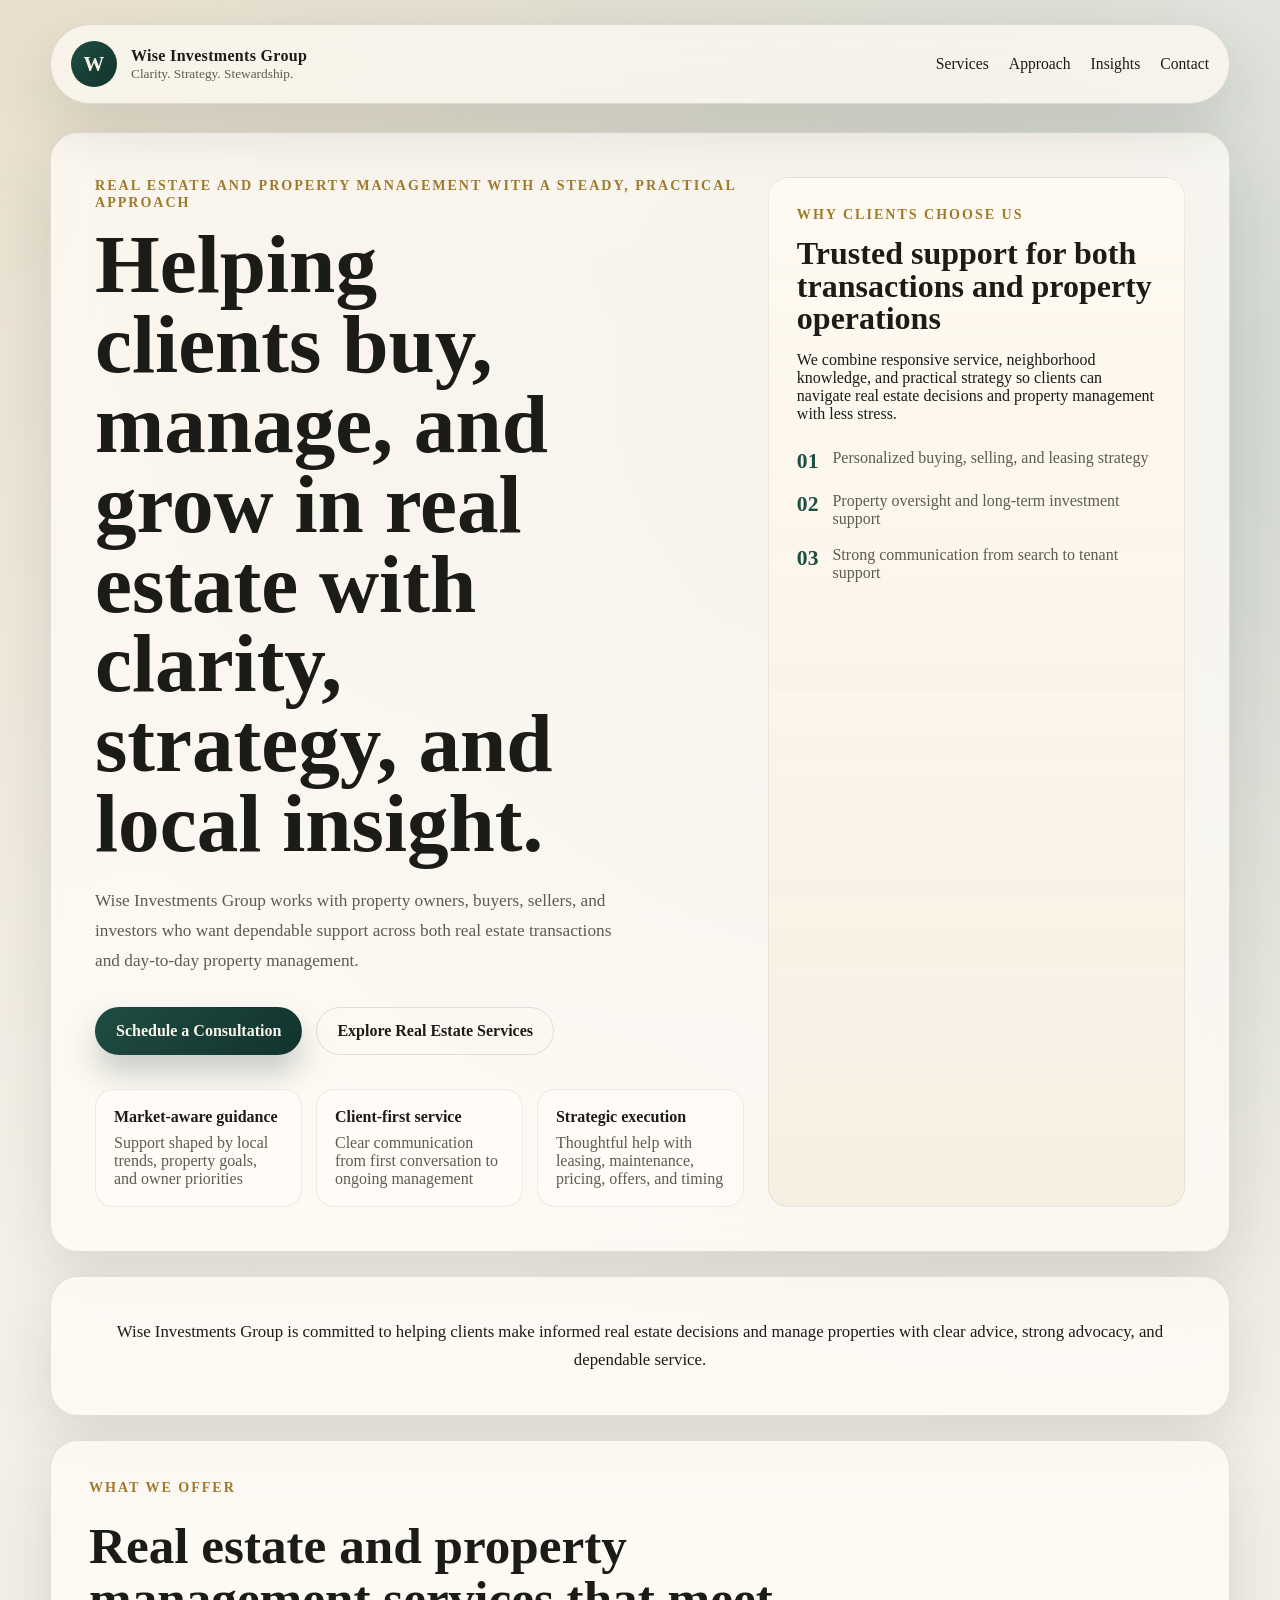
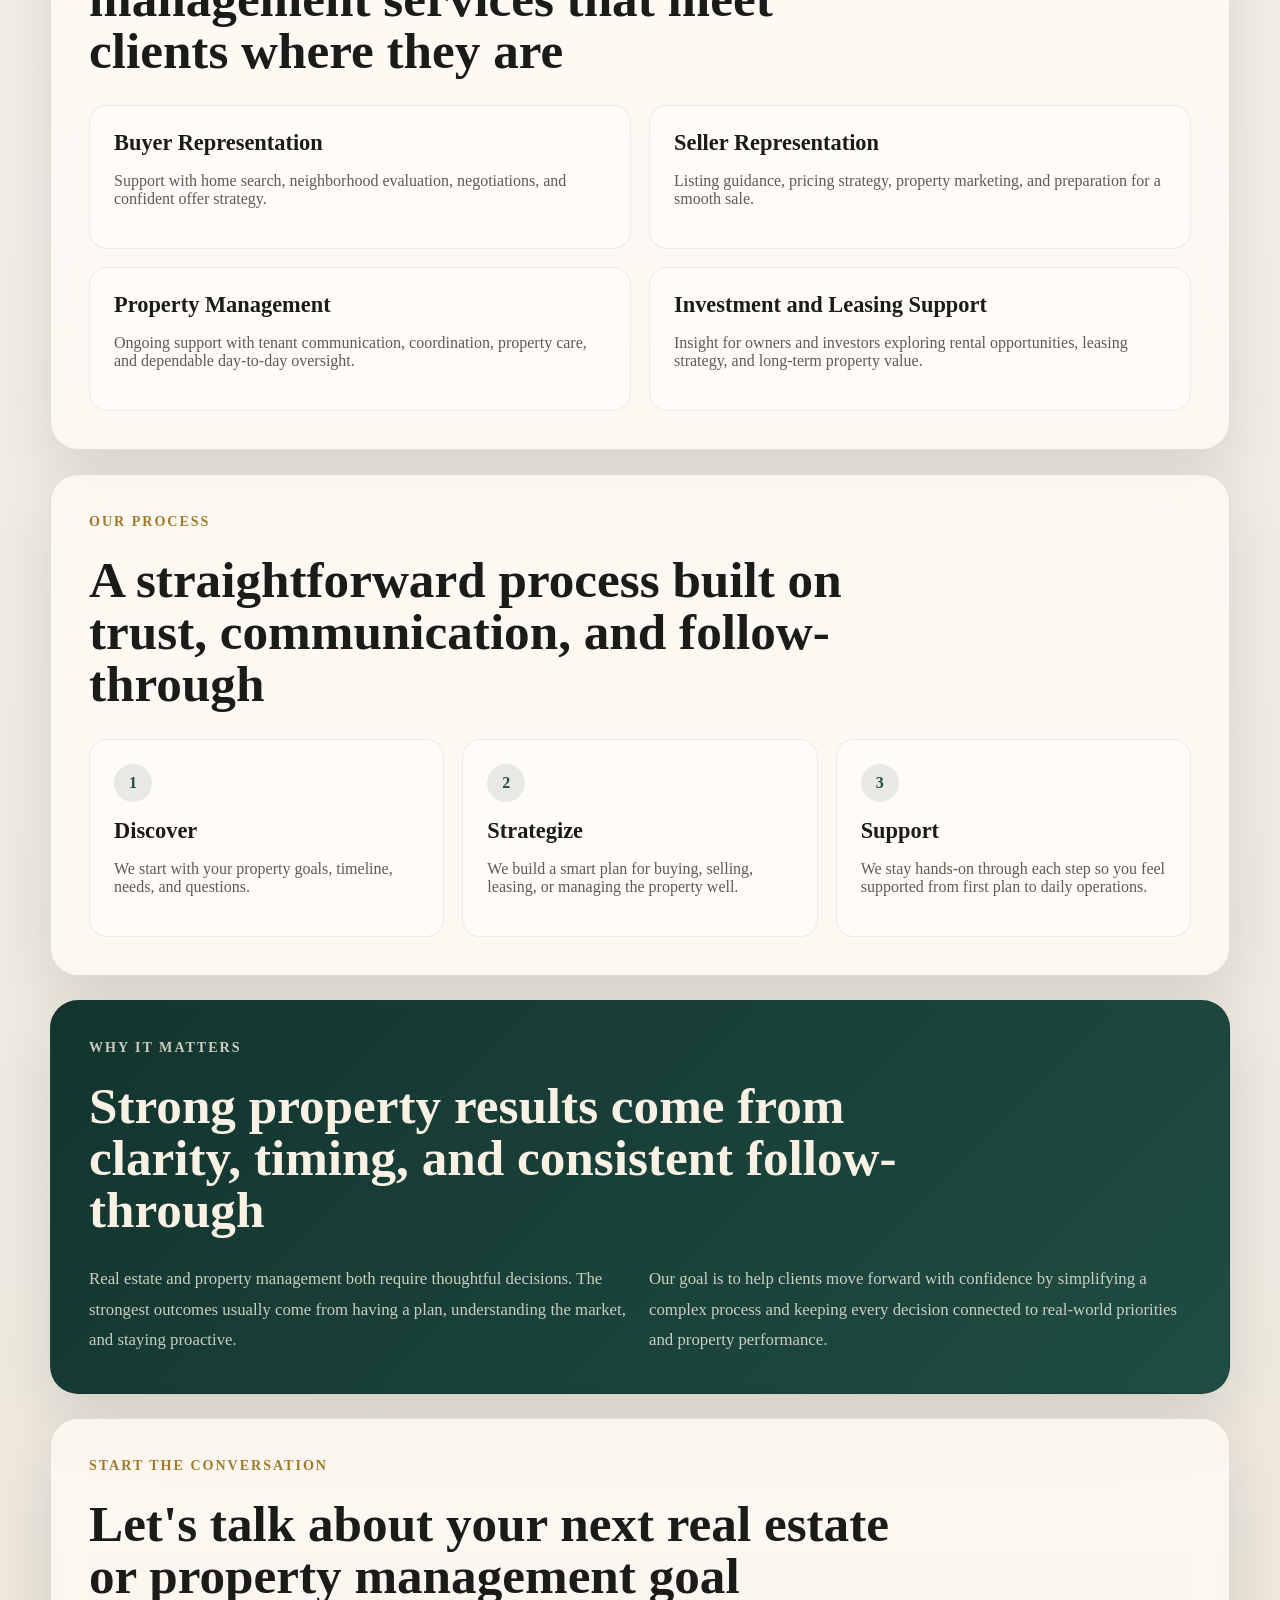
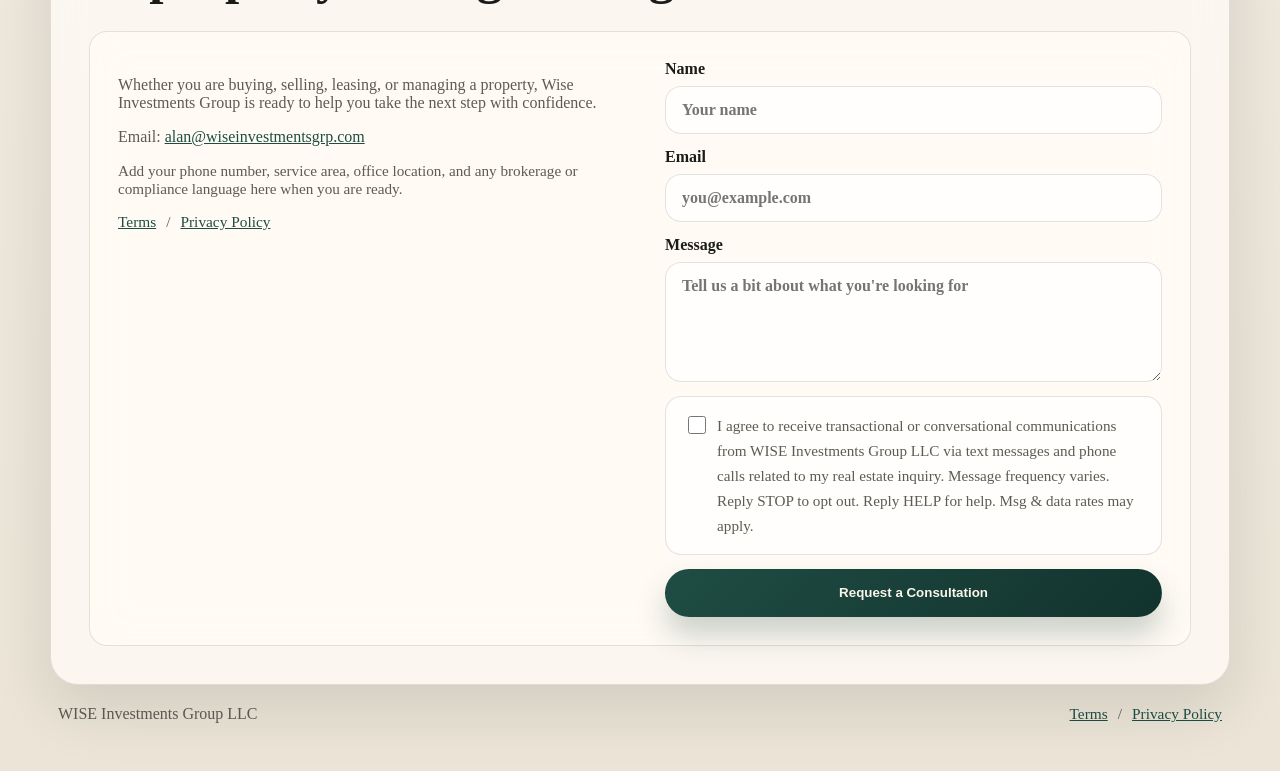
==== index.html @ 2aa7b467 "Add files via upload" ====
<!DOCTYPE html>
<html lang="en">
  <head>
    <meta charset="UTF-8" />
    <meta name="viewport" content="width=device-width, initial-scale=1.0" />
    <title>Wise Investments Group</title>
    <meta
      name="description"
      content="Wise Investments Group helps clients with real estate and property management through clear guidance, local insight, and dependable service."
    />
    <link rel="stylesheet" href="styles.css" />
  </head>
  <body>
    <div class="page-shell">
      <header class="site-header">
        <a class="brand" href="#top" aria-label="Wise Investments Group home">
          <span class="brand-mark">W</span>
          <span class="brand-text">
            <strong>Wise Investments Group</strong>
            <small>Clarity. Strategy. Stewardship.</small>
          </span>
        </a>
        <button class="menu-toggle" type="button" aria-expanded="false" aria-controls="site-nav">
          Menu
        </button>
        <nav id="site-nav" class="site-nav" aria-label="Primary">
          <a href="#services">Services</a>
          <a href="#approach">Approach</a>
          <a href="#insights">Insights</a>
          <a href="#contact">Contact</a>
        </nav>
      </header>

      <main id="top">
        <section class="hero">
          <div class="hero-copy">
            <p class="eyebrow">Real estate and property management with a steady, practical approach</p>
            <h1>Helping clients buy, manage, and grow in real estate with clarity, strategy, and local insight.</h1>
            <p class="lead">
              Wise Investments Group works with property owners, buyers, sellers, and investors
              who want dependable support across both real estate transactions and day-to-day
              property management.
            </p>
            <div class="hero-actions">
              <a class="button button-primary" href="#contact">Schedule a Consultation</a>
              <a class="button button-secondary" href="#services">Explore Real Estate Services</a>
            </div>
            <ul class="hero-stats" aria-label="Key advantages">
              <li>
                <strong>Market-aware guidance</strong>
                <span>Support shaped by local trends, property goals, and owner priorities</span>
              </li>
              <li>
                <strong>Client-first service</strong>
                <span>Clear communication from first conversation to ongoing management</span>
              </li>
              <li>
                <strong>Strategic execution</strong>
                <span>Thoughtful help with leasing, maintenance, pricing, offers, and timing</span>
              </li>
            </ul>
          </div>

          <aside class="hero-card">
            <p class="card-label">Why clients choose us</p>
            <h2>Trusted support for both transactions and property operations</h2>
            <p>
              We combine responsive service, neighborhood knowledge, and practical strategy so
              clients can navigate real estate decisions and property management with less stress.
            </p>
            <div class="signal-list">
              <div>
                <span class="signal-value">01</span>
                <span class="signal-text">Personalized buying, selling, and leasing strategy</span>
              </div>
              <div>
                <span class="signal-value">02</span>
                <span class="signal-text">Property oversight and long-term investment support</span>
              </div>
              <div>
                <span class="signal-value">03</span>
                <span class="signal-text">Strong communication from search to tenant support</span>
              </div>
            </div>
          </aside>
        </section>

        <section class="trust-band" aria-label="Brand promise">
          <p>
            Wise Investments Group is committed to helping clients make informed real estate
            decisions and manage properties with clear advice, strong advocacy, and dependable service.
          </p>
        </section>

        <section id="services" class="content-section">
          <div class="section-heading">
            <p class="eyebrow">What we offer</p>
            <h2>Real estate and property management services that meet clients where they are</h2>
          </div>
          <div class="card-grid">
            <article class="info-card">
              <h3>Buyer Representation</h3>
              <p>
                Support with home search, neighborhood evaluation, negotiations, and confident
                offer strategy.
              </p>
            </article>
            <article class="info-card">
              <h3>Seller Representation</h3>
              <p>
                Listing guidance, pricing strategy, property marketing, and preparation for a
                smooth sale.
              </p>
            </article>
            <article class="info-card">
              <h3>Property Management</h3>
              <p>
                Ongoing support with tenant communication, coordination, property care, and
                dependable day-to-day oversight.
              </p>
            </article>
            <article class="info-card">
              <h3>Investment and Leasing Support</h3>
              <p>
                Insight for owners and investors exploring rental opportunities, leasing
                strategy, and long-term property value.
              </p>
            </article>
          </div>
        </section>

        <section id="approach" class="content-section split-layout">
          <div class="section-heading">
            <p class="eyebrow">Our process</p>
            <h2>A straightforward process built on trust, communication, and follow-through</h2>
          </div>
          <div class="steps">
            <article class="step-card">
              <span>1</span>
              <h3>Discover</h3>
              <p>We start with your property goals, timeline, needs, and questions.</p>
            </article>
            <article class="step-card">
              <span>2</span>
              <h3>Strategize</h3>
              <p>We build a smart plan for buying, selling, leasing, or managing the property well.</p>
            </article>
            <article class="step-card">
              <span>3</span>
              <h3>Support</h3>
              <p>We stay hands-on through each step so you feel supported from first plan to daily operations.</p>
            </article>
          </div>
        </section>

        <section id="insights" class="content-section insight-panel">
          <div class="section-heading">
            <p class="eyebrow">Why it matters</p>
            <h2>Strong property results come from clarity, timing, and consistent follow-through</h2>
          </div>
          <div class="insight-columns">
            <p>
              Real estate and property management both require thoughtful decisions. The strongest
              outcomes usually come from having a plan, understanding the market, and staying proactive.
            </p>
            <p>
              Our goal is to help clients move forward with confidence by simplifying a complex
              process and keeping every decision connected to real-world priorities and property performance.
            </p>
          </div>
        </section>

        <section id="contact" class="content-section contact-section">
          <div class="section-heading">
            <p class="eyebrow">Start the conversation</p>
            <h2>Let's talk about your next real estate or property management goal</h2>
          </div>
          <div class="contact-panel">
            <div class="contact-copy">
              <p>
                Whether you are buying, selling, leasing, or managing a property, Wise Investments
                Group is ready to help you take the next step with confidence.
              </p>
              <p>
                Email:
                <a href="mailto:alan@wiseinvestmentsgrp.com">alan@wiseinvestmentsgrp.com</a>
              </p>
              <p class="contact-note">
                Add your phone number, service area, office location, and any brokerage or
                compliance language here when you are ready.
              </p>
              <p class="legal-links">
                <a href="/terms">Terms</a>
                <span aria-hidden="true">/</span>
                <a href="/privacy-policy">Privacy Policy</a>
              </p>
            </div>
            <form
              class="contact-form"
              method="POST"
              action="/thank-you.html"
              name="contact"
              data-netlify="true"
              netlify-honeypot="bot-field"
            >
              <input type="hidden" name="form-name" value="contact" />
              <p class="hidden-field">
                <label>
                  Do not fill this out if you're human:
                  <input name="bot-field" />
                </label>
              </p>
              <label>
                Name
                <input type="text" name="name" placeholder="Your name" />
              </label>
              <label>
                Email
                <input type="email" name="email" placeholder="you@example.com" />
              </label>
              <label>
                Message
                <textarea name="message" rows="5" placeholder="Tell us a bit about what you're looking for"></textarea>
              </label>
              <label class="consent-field">
                <input type="checkbox" name="consent" value="agreed" />
                <span class="consent-copy">
                  I agree to receive transactional or conversational communications from WISE
                  Investments Group LLC via text messages and phone calls related to my real
                  estate inquiry. Message frequency varies. Reply STOP to opt out. Reply HELP
                  for help. Msg &amp; data rates may apply.
                </span>
              </label>
              <button class="button button-primary" type="submit">Request a Consultation</button>
            </form>
          </div>
        </section>
      </main>

      <footer class="site-footer">
        <p>WISE Investments Group LLC</p>
        <p class="legal-links">
          <a href="/terms">Terms</a>
          <span aria-hidden="true">/</span>
          <a href="/privacy-policy">Privacy Policy</a>
        </p>
      </footer>
    </div>

    <script src="script.js"></script>
  </body>
</html>
---- styles.css ----
:root {
  --bg: #f3efe7;
  --bg-strong: #e4dccb;
  --surface: rgba(255, 252, 246, 0.78);
  --surface-strong: #fffdf8;
  --ink: #1b1b18;
  --muted: #5d5b52;
  --line: rgba(35, 34, 29, 0.12);
  --gold: #9f7a2b;
  --forest: #1f4d43;
  --forest-deep: #12332d;
  --shadow: 0 24px 60px rgba(28, 34, 27, 0.12);
  --radius-lg: 28px;
  --radius-md: 18px;
  --container: 1180px;
}

* {
  box-sizing: border-box;
}

html {
  scroll-behavior: smooth;
}

body {
  margin: 0;
  color: var(--ink);
  background:
    radial-gradient(circle at top left, rgba(159, 122, 43, 0.18), transparent 30%),
    radial-gradient(circle at 85% 10%, rgba(31, 77, 67, 0.18), transparent 28%),
    linear-gradient(180deg, #f8f5ef 0%, var(--bg) 42%, #ebe4d7 100%);
  font-family: Georgia, "Times New Roman", serif;
}

body::before {
  position: fixed;
  inset: 0;
  pointer-events: none;
  background-image:
    linear-gradient(rgba(255, 255, 255, 0.08) 1px, transparent 1px),
    linear-gradient(90deg, rgba(255, 255, 255, 0.08) 1px, transparent 1px);
  background-size: 42px 42px;
  content: "";
  mask-image: linear-gradient(180deg, rgba(0, 0, 0, 0.2), transparent 75%);
}

.page-shell {
  width: min(calc(100% - 32px), var(--container));
  margin: 0 auto;
  padding: 24px 0 48px;
}

.site-header,
.hero,
.trust-band,
.content-section,
.contact-panel {
  backdrop-filter: blur(18px);
}

.site-header {
  position: sticky;
  top: 16px;
  z-index: 10;
  display: flex;
  align-items: center;
  justify-content: space-between;
  gap: 16px;
  margin-bottom: 28px;
  padding: 16px 20px;
  border: 1px solid var(--line);
  border-radius: 999px;
  background: rgba(255, 251, 244, 0.72);
  box-shadow: var(--shadow);
}

.brand {
  display: inline-flex;
  align-items: center;
  gap: 14px;
  color: inherit;
  text-decoration: none;
}

.brand-mark {
  display: grid;
  place-items: center;
  width: 46px;
  height: 46px;
  border-radius: 50%;
  background: linear-gradient(135deg, var(--forest), var(--forest-deep));
  color: #f8f3e8;
  font-size: 1.3rem;
  font-weight: 700;
}

.brand-text {
  display: flex;
  flex-direction: column;
  line-height: 1.15;
}

.brand-text strong {
  font-size: 1rem;
  letter-spacing: 0.02em;
}

.brand-text small,
.lead,
.info-card p,
.step-card p,
.insight-columns p,
.contact-panel p,
.contact-note,
.hero-stats span,
.signal-text {
  color: var(--muted);
}

.site-nav {
  display: flex;
  align-items: center;
  gap: 20px;
}

.site-nav a {
  color: inherit;
  text-decoration: none;
  font-size: 0.98rem;
}

.menu-toggle {
  display: none;
  border: 1px solid var(--line);
  border-radius: 999px;
  padding: 10px 14px;
  background: var(--surface-strong);
  font: inherit;
  cursor: pointer;
}

.hero,
.content-section,
.trust-band {
  border: 1px solid var(--line);
  border-radius: var(--radius-lg);
  background: var(--surface);
  box-shadow: var(--shadow);
}

.hero {
  display: grid;
  grid-template-columns: minmax(0, 1.4fr) minmax(280px, 0.9fr);
  gap: 24px;
  padding: 44px;
}

.eyebrow,
.card-label {
  margin: 0 0 14px;
  color: var(--gold);
  font-size: 0.88rem;
  font-weight: 700;
  letter-spacing: 0.14em;
  text-transform: uppercase;
}

h1,
h2,
h3,
strong {
  font-family: "Palatino Linotype", "Book Antiqua", Palatino, serif;
}

h1 {
  margin: 0;
  font-size: clamp(2.8rem, 7vw, 5.2rem);
  line-height: 0.96;
  max-width: 11ch;
}

h2 {
  margin: 0;
  font-size: clamp(2rem, 4vw, 3.2rem);
  line-height: 1.02;
}

h3 {
  margin: 0 0 10px;
  font-size: 1.4rem;
}

.lead {
  max-width: 62ch;
  margin: 22px 0 0;
  font-size: 1.08rem;
  line-height: 1.75;
}

.hero-actions {
  display: flex;
  flex-wrap: wrap;
  gap: 14px;
  margin-top: 30px;
}

.button {
  display: inline-flex;
  align-items: center;
  justify-content: center;
  min-height: 48px;
  padding: 0 20px;
  border-radius: 999px;
  border: 1px solid transparent;
  text-decoration: none;
  font-weight: 700;
  cursor: pointer;
  transition: transform 180ms ease, box-shadow 180ms ease, background 180ms ease;
}

.button:hover,
.button:focus-visible {
  transform: translateY(-1px);
}

.button-primary {
  background: linear-gradient(135deg, var(--forest), var(--forest-deep));
  color: #f9f5eb;
  box-shadow: 0 18px 30px rgba(18, 51, 45, 0.22);
}

.button-secondary {
  background: transparent;
  border-color: var(--line);
  color: var(--ink);
}

.hero-stats {
  display: grid;
  grid-template-columns: repeat(3, minmax(0, 1fr));
  gap: 14px;
  padding: 0;
  margin: 34px 0 0;
  list-style: none;
}

.hero-stats li,
.info-card,
.step-card,
.hero-card {
  border: 1px solid rgba(24, 40, 36, 0.08);
  background: rgba(255, 253, 248, 0.74);
}

.hero-stats li {
  display: grid;
  gap: 8px;
  padding: 18px;
  border-radius: var(--radius-md);
}

.hero-card {
  align-self: stretch;
  padding: 28px;
  border-radius: calc(var(--radius-lg) - 8px);
  background:
    linear-gradient(180deg, rgba(255, 250, 241, 0.98), rgba(246, 238, 224, 0.92));
}

.hero-card h2 {
  font-size: 2rem;
}

.signal-list {
  display: grid;
  gap: 18px;
  margin-top: 26px;
}

.signal-list div {
  display: flex;
  gap: 14px;
  align-items: flex-start;
}

.signal-value {
  color: var(--forest);
  font-size: 1.35rem;
  font-weight: 700;
}

.trust-band {
  margin-top: 24px;
  padding: 24px 30px;
  text-align: center;
  font-size: 1.05rem;
  line-height: 1.7;
}

.content-section {
  margin-top: 24px;
  padding: 38px;
}

.section-heading {
  display: grid;
  gap: 10px;
  margin-bottom: 28px;
  max-width: 820px;
}

.card-grid,
.steps,
.insight-columns,
.contact-panel {
  display: grid;
  gap: 18px;
}

.card-grid {
  grid-template-columns: repeat(2, minmax(0, 1fr));
}

.info-card,
.step-card {
  padding: 24px;
  border-radius: var(--radius-md);
}

.steps {
  grid-template-columns: repeat(3, minmax(0, 1fr));
}

.step-card span {
  display: inline-flex;
  align-items: center;
  justify-content: center;
  width: 38px;
  height: 38px;
  margin-bottom: 16px;
  border-radius: 50%;
  background: rgba(31, 77, 67, 0.1);
  color: var(--forest);
  font-weight: 700;
}

.insight-panel {
  background:
    linear-gradient(135deg, rgba(18, 51, 45, 0.94), rgba(31, 77, 67, 0.86)),
    var(--forest);
  color: #f8f1e4;
}

.insight-panel .eyebrow,
.insight-panel p {
  color: rgba(248, 241, 228, 0.8);
}

.insight-columns {
  grid-template-columns: repeat(2, minmax(0, 1fr));
}

.insight-columns p {
  margin: 0;
  font-size: 1.05rem;
  line-height: 1.8;
}

.contact-panel {
  grid-template-columns: minmax(0, 1fr) minmax(280px, 0.95fr);
  align-items: start;
  gap: 24px;
  padding: 28px;
  border: 1px solid var(--line);
  border-radius: var(--radius-md);
  background: rgba(255, 251, 244, 0.78);
}

.contact-form {
  display: grid;
  gap: 14px;
}

.contact-copy a,
.legal-links a,
.back-link {
  color: var(--forest);
}

.contact-form label {
  display: grid;
  gap: 8px;
  font-weight: 700;
}

.contact-form input,
.contact-form textarea {
  width: 100%;
  border: 1px solid rgba(27, 27, 24, 0.12);
  border-radius: 16px;
  padding: 14px 16px;
  background: rgba(255, 255, 255, 0.8);
  color: var(--ink);
  font: inherit;
}

.contact-form input:focus,
.contact-form textarea:focus {
  outline: 2px solid rgba(31, 77, 67, 0.18);
  border-color: rgba(31, 77, 67, 0.34);
}

.contact-note {
  font-size: 0.95rem;
}

.legal-links {
  display: flex;
  flex-wrap: wrap;
  gap: 10px;
  align-items: center;
  margin: 0;
  font-size: 0.96rem;
}

.consent-field {
  grid-template-columns: auto 1fr;
  align-items: start;
  gap: 12px;
  padding: 16px 18px;
  border: 1px solid rgba(27, 27, 24, 0.12);
  border-radius: 16px;
  background: rgba(255, 255, 255, 0.72);
}

.consent-field input[type="checkbox"] {
  width: 18px;
  height: 18px;
  margin-top: 3px;
}

.consent-copy {
  color: var(--muted);
  font-size: 0.95rem;
  line-height: 1.65;
  font-weight: 400;
}

.hidden-field {
  display: none;
}

.site-footer {
  display: flex;
  justify-content: space-between;
  gap: 18px;
  align-items: center;
  padding: 20px 8px 0;
}

.site-footer p {
  margin: 0;
  color: var(--muted);
}

.legal-shell {
  display: grid;
  gap: 24px;
}

.back-link {
  text-decoration: none;
  font-weight: 700;
}

.legal-block {
  display: grid;
  gap: 18px;
  line-height: 1.75;
}

.legal-block h3 {
  margin: 0;
}

.legal-block p {
  margin: 0;
  color: var(--muted);
}

.reveal {
  opacity: 0;
  transform: translateY(20px);
  transition: opacity 700ms ease, transform 700ms ease;
}

.reveal.is-visible {
  opacity: 1;
  transform: translateY(0);
}

@media (max-width: 920px) {
  .site-header {
    flex-wrap: wrap;
    border-radius: 28px;
  }

  .menu-toggle {
    display: inline-flex;
    margin-left: auto;
  }

  .site-nav {
    display: none;
    width: 100%;
    flex-direction: column;
    align-items: flex-start;
    padding-top: 12px;
  }

  .site-nav.is-open {
    display: flex;
  }

  .hero,
  .card-grid,
  .steps,
  .insight-columns,
  .contact-panel {
    grid-template-columns: 1fr;
  }

  .site-footer {
    flex-direction: column;
    align-items: flex-start;
  }

  .hero {
    padding: 30px;
  }

  .hero-stats {
    grid-template-columns: 1fr;
  }
}

@media (max-width: 640px) {
  .page-shell {
    width: min(calc(100% - 18px), var(--container));
    padding-top: 12px;
  }

  .site-header,
  .content-section,
  .trust-band {
    padding-left: 18px;
    padding-right: 18px;
  }

  .hero {
    padding: 22px;
  }

  h1 {
    font-size: 2.65rem;
  }

  h2 {
    font-size: 1.9rem;
  }
}
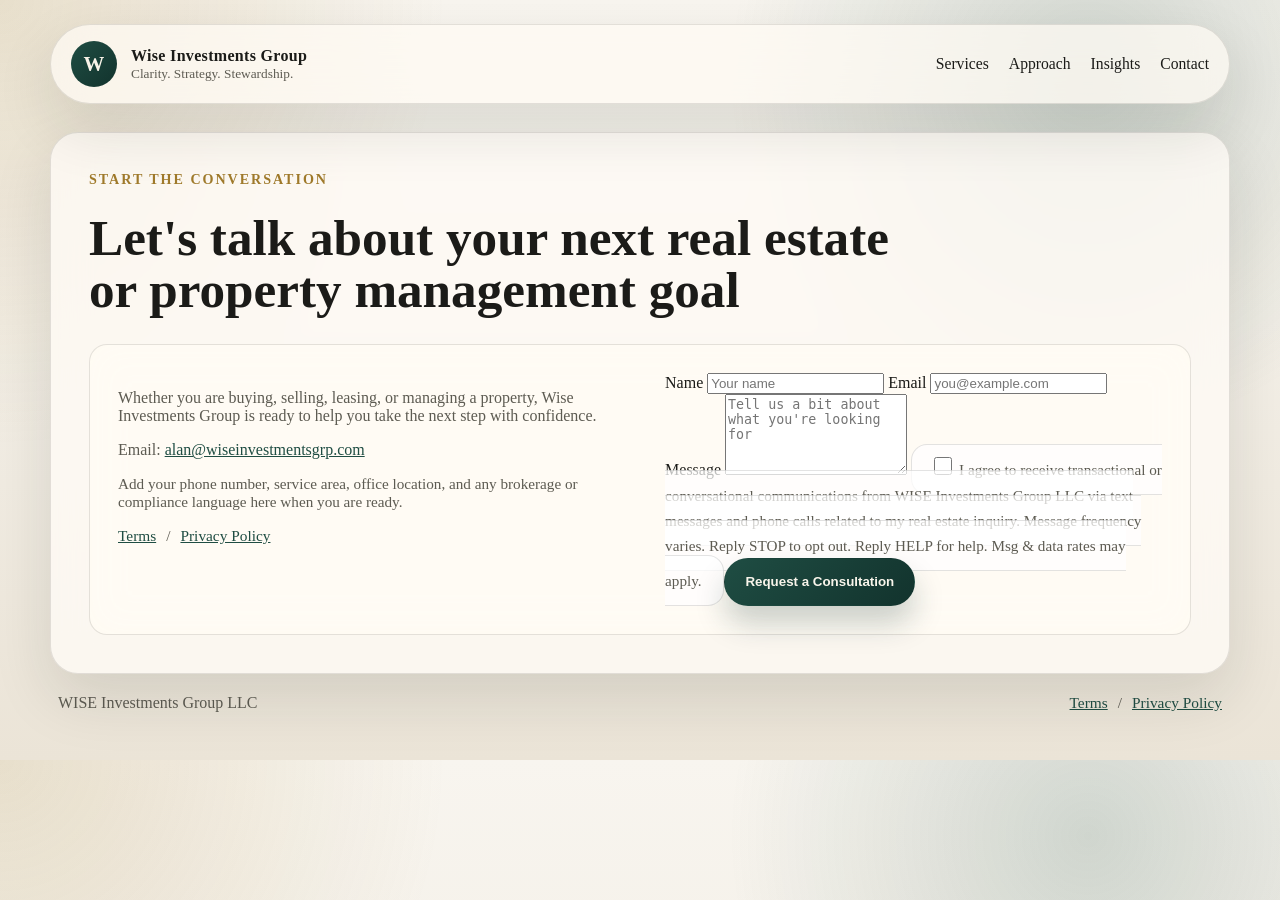
==== commit 85ae93a4: "Update index.html" ====
--- a/index.html
+++ b/index.html
@@ -32,143 +32,7 @@
       </header>
 
       <main id="top">
-        <section class="hero">
-          <div class="hero-copy">
-            <p class="eyebrow">Real estate and property management with a steady, practical approach</p>
-            <h1>Helping clients buy, manage, and grow in real estate with clarity, strategy, and local insight.</h1>
-            <p class="lead">
-              Wise Investments Group works with property owners, buyers, sellers, and investors
-              who want dependable support across both real estate transactions and day-to-day
-              property management.
-            </p>
-            <div class="hero-actions">
-              <a class="button button-primary" href="#contact">Schedule a Consultation</a>
-              <a class="button button-secondary" href="#services">Explore Real Estate Services</a>
-            </div>
-            <ul class="hero-stats" aria-label="Key advantages">
-              <li>
-                <strong>Market-aware guidance</strong>
-                <span>Support shaped by local trends, property goals, and owner priorities</span>
-              </li>
-              <li>
-                <strong>Client-first service</strong>
-                <span>Clear communication from first conversation to ongoing management</span>
-              </li>
-              <li>
-                <strong>Strategic execution</strong>
-                <span>Thoughtful help with leasing, maintenance, pricing, offers, and timing</span>
-              </li>
-            </ul>
-          </div>
-
-          <aside class="hero-card">
-            <p class="card-label">Why clients choose us</p>
-            <h2>Trusted support for both transactions and property operations</h2>
-            <p>
-              We combine responsive service, neighborhood knowledge, and practical strategy so
-              clients can navigate real estate decisions and property management with less stress.
-            </p>
-            <div class="signal-list">
-              <div>
-                <span class="signal-value">01</span>
-                <span class="signal-text">Personalized buying, selling, and leasing strategy</span>
-              </div>
-              <div>
-                <span class="signal-value">02</span>
-                <span class="signal-text">Property oversight and long-term investment support</span>
-              </div>
-              <div>
-                <span class="signal-value">03</span>
-                <span class="signal-text">Strong communication from search to tenant support</span>
-              </div>
-            </div>
-          </aside>
-        </section>
-
-        <section class="trust-band" aria-label="Brand promise">
-          <p>
-            Wise Investments Group is committed to helping clients make informed real estate
-            decisions and manage properties with clear advice, strong advocacy, and dependable service.
-          </p>
-        </section>
-
-        <section id="services" class="content-section">
-          <div class="section-heading">
-            <p class="eyebrow">What we offer</p>
-            <h2>Real estate and property management services that meet clients where they are</h2>
-          </div>
-          <div class="card-grid">
-            <article class="info-card">
-              <h3>Buyer Representation</h3>
-              <p>
-                Support with home search, neighborhood evaluation, negotiations, and confident
-                offer strategy.
-              </p>
-            </article>
-            <article class="info-card">
-              <h3>Seller Representation</h3>
-              <p>
-                Listing guidance, pricing strategy, property marketing, and preparation for a
-                smooth sale.
-              </p>
-            </article>
-            <article class="info-card">
-              <h3>Property Management</h3>
-              <p>
-                Ongoing support with tenant communication, coordination, property care, and
-                dependable day-to-day oversight.
-              </p>
-            </article>
-            <article class="info-card">
-              <h3>Investment and Leasing Support</h3>
-              <p>
-                Insight for owners and investors exploring rental opportunities, leasing
-                strategy, and long-term property value.
-              </p>
-            </article>
-          </div>
-        </section>
-
-        <section id="approach" class="content-section split-layout">
-          <div class="section-heading">
-            <p class="eyebrow">Our process</p>
-            <h2>A straightforward process built on trust, communication, and follow-through</h2>
-          </div>
-          <div class="steps">
-            <article class="step-card">
-              <span>1</span>
-              <h3>Discover</h3>
-              <p>We start with your property goals, timeline, needs, and questions.</p>
-            </article>
-            <article class="step-card">
-              <span>2</span>
-              <h3>Strategize</h3>
-              <p>We build a smart plan for buying, selling, leasing, or managing the property well.</p>
-            </article>
-            <article class="step-card">
-              <span>3</span>
-              <h3>Support</h3>
-              <p>We stay hands-on through each step so you feel supported from first plan to daily operations.</p>
-            </article>
-          </div>
-        </section>
-
-        <section id="insights" class="content-section insight-panel">
-          <div class="section-heading">
-            <p class="eyebrow">Why it matters</p>
-            <h2>Strong property results come from clarity, timing, and consistent follow-through</h2>
-          </div>
-          <div class="insight-columns">
-            <p>
-              Real estate and property management both require thoughtful decisions. The strongest
-              outcomes usually come from having a plan, understanding the market, and staying proactive.
-            </p>
-            <p>
-              Our goal is to help clients move forward with confidence by simplifying a complex
-              process and keeping every decision connected to real-world priorities and property performance.
-            </p>
-          </div>
-        </section>
+        <!-- (everything above unchanged) -->
 
         <section id="contact" class="content-section contact-section">
           <div class="section-heading">
@@ -195,35 +59,38 @@
                 <a href="/privacy-policy">Privacy Policy</a>
               </p>
             </div>
-            <form
-              class="contact-form"
-              method="POST"
-              action="/thank-you.html"
-              name="contact"
-              data-netlify="true"
-              netlify-honeypot="bot-field"
-            >
-              <input type="hidden" name="form-name" value="contact" />
+
+            <!-- ✅ FIXED FORM -->
+            <form action="https://formspree.io/f/xvzlpqlo" method="POST">
+
+              <!-- redirect AFTER submit -->
+              <input type="hidden" name="_redirect" value="https://littlenutt.github.io/wiseinvestmentsgrp/thank-you/" />
+
+              <!-- spam protection -->
               <p class="hidden-field">
                 <label>
                   Do not fill this out if you're human:
                   <input name="bot-field" />
                 </label>
               </p>
+
               <label>
                 Name
-                <input type="text" name="name" placeholder="Your name" />
+                <input type="text" name="name" placeholder="Your name" required />
               </label>
+
               <label>
                 Email
-                <input type="email" name="email" placeholder="you@example.com" />
+                <input type="email" name="email" placeholder="you@example.com" required />
               </label>
+
               <label>
                 Message
-                <textarea name="message" rows="5" placeholder="Tell us a bit about what you're looking for"></textarea>
+                <textarea name="message" rows="5" placeholder="Tell us a bit about what you're looking for" required></textarea>
               </label>
+
               <label class="consent-field">
-                <input type="checkbox" name="consent" value="agreed" />
+                <input type="checkbox" name="consent" value="agreed" required />
                 <span class="consent-copy">
                   I agree to receive transactional or conversational communications from WISE
                   Investments Group LLC via text messages and phone calls related to my real
@@ -231,8 +98,13 @@
                   for help. Msg &amp; data rates may apply.
                 </span>
               </label>
-              <button class="button button-primary" type="submit">Request a Consultation</button>
+
+              <button class="button button-primary" type="submit">
+                Request a Consultation
+              </button>
+
             </form>
+
           </div>
         </section>
       </main>
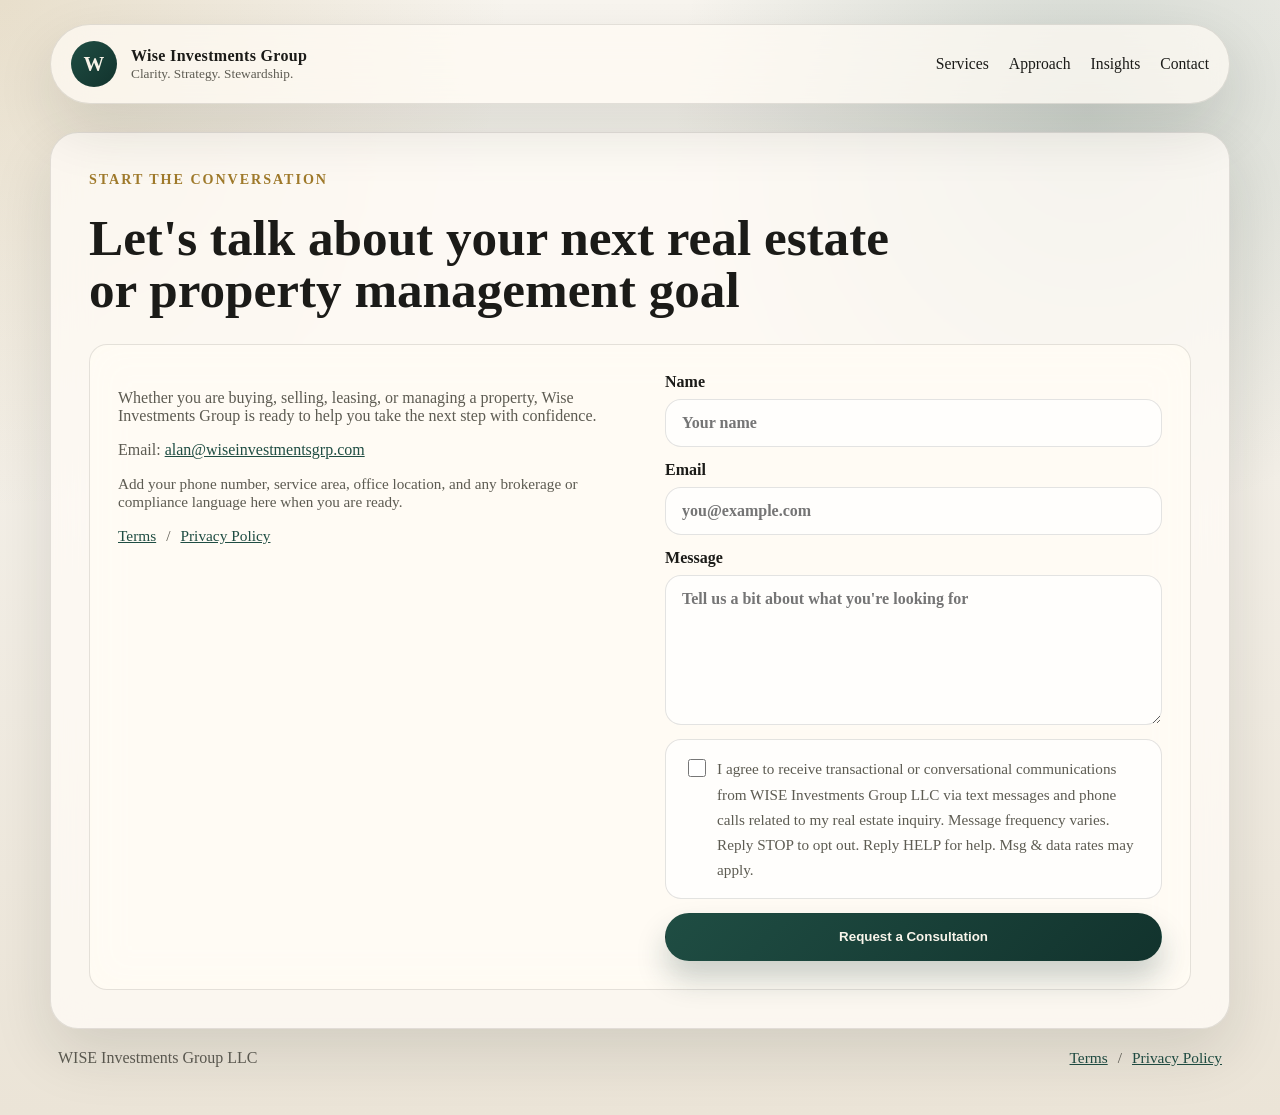
==== commit 2cc5906c: "fix contact form layout fix contact form layout" ====
--- a/index.html
+++ b/index.html
@@ -60,11 +60,10 @@
               </p>
             </div>
 
-            <!-- ✅ FIXED FORM -->
-            <form action="https://formspree.io/f/xvzlpqlo" method="POST">
-
-              <!-- redirect AFTER submit -->
-              <input type="hidden" name="_redirect" value="https://littlenutt.github.io/wiseinvestmentsgrp/thank-you/" />
+            <form class="contact-form" action="https://formspree.io/f/xvzlpqlo" method="POST">
+              <input type="hidden" name="_replyto" value="alan@wiseinvestmentsgrp.com">
+              <input type="hidden" name="_subject" value="New Lead from Website">
+              <input type="hidden" name="_redirect" value="https://littlenutt.github.io/wiseinvestmentsgrp/thank-you.html">
 
               <!-- spam protection -->
               <p class="hidden-field">
--- a/styles.css
+++ b/styles.css
@@ -377,8 +377,14 @@
   background: rgba(255, 251, 244, 0.78);
 }
 
+.contact-copy,
 .contact-form {
-  display: grid;
+  min-width: 0;
+}
+
+.contact-form {
+  display: grid;
+  width: 100%;
   gap: 14px;
 }
 
@@ -397,12 +403,18 @@
 .contact-form input,
 .contact-form textarea {
   width: 100%;
+  min-width: 0;
   border: 1px solid rgba(27, 27, 24, 0.12);
   border-radius: 16px;
   padding: 14px 16px;
   background: rgba(255, 255, 255, 0.8);
   color: var(--ink);
   font: inherit;
+}
+
+.contact-form textarea {
+  min-height: 150px;
+  resize: vertical;
 }
 
 .contact-form input:focus,
@@ -441,6 +453,7 @@
 }
 
 .consent-copy {
+  min-width: 0;
   color: var(--muted);
   font-size: 0.95rem;
   line-height: 1.65;
@@ -562,6 +575,19 @@
     padding: 22px;
   }
 
+  .contact-panel {
+    gap: 22px;
+    padding: 20px;
+  }
+
+  .contact-form .button {
+    width: 100%;
+  }
+
+  .consent-field {
+    padding: 14px;
+  }
+
   h1 {
     font-size: 2.65rem;
   }
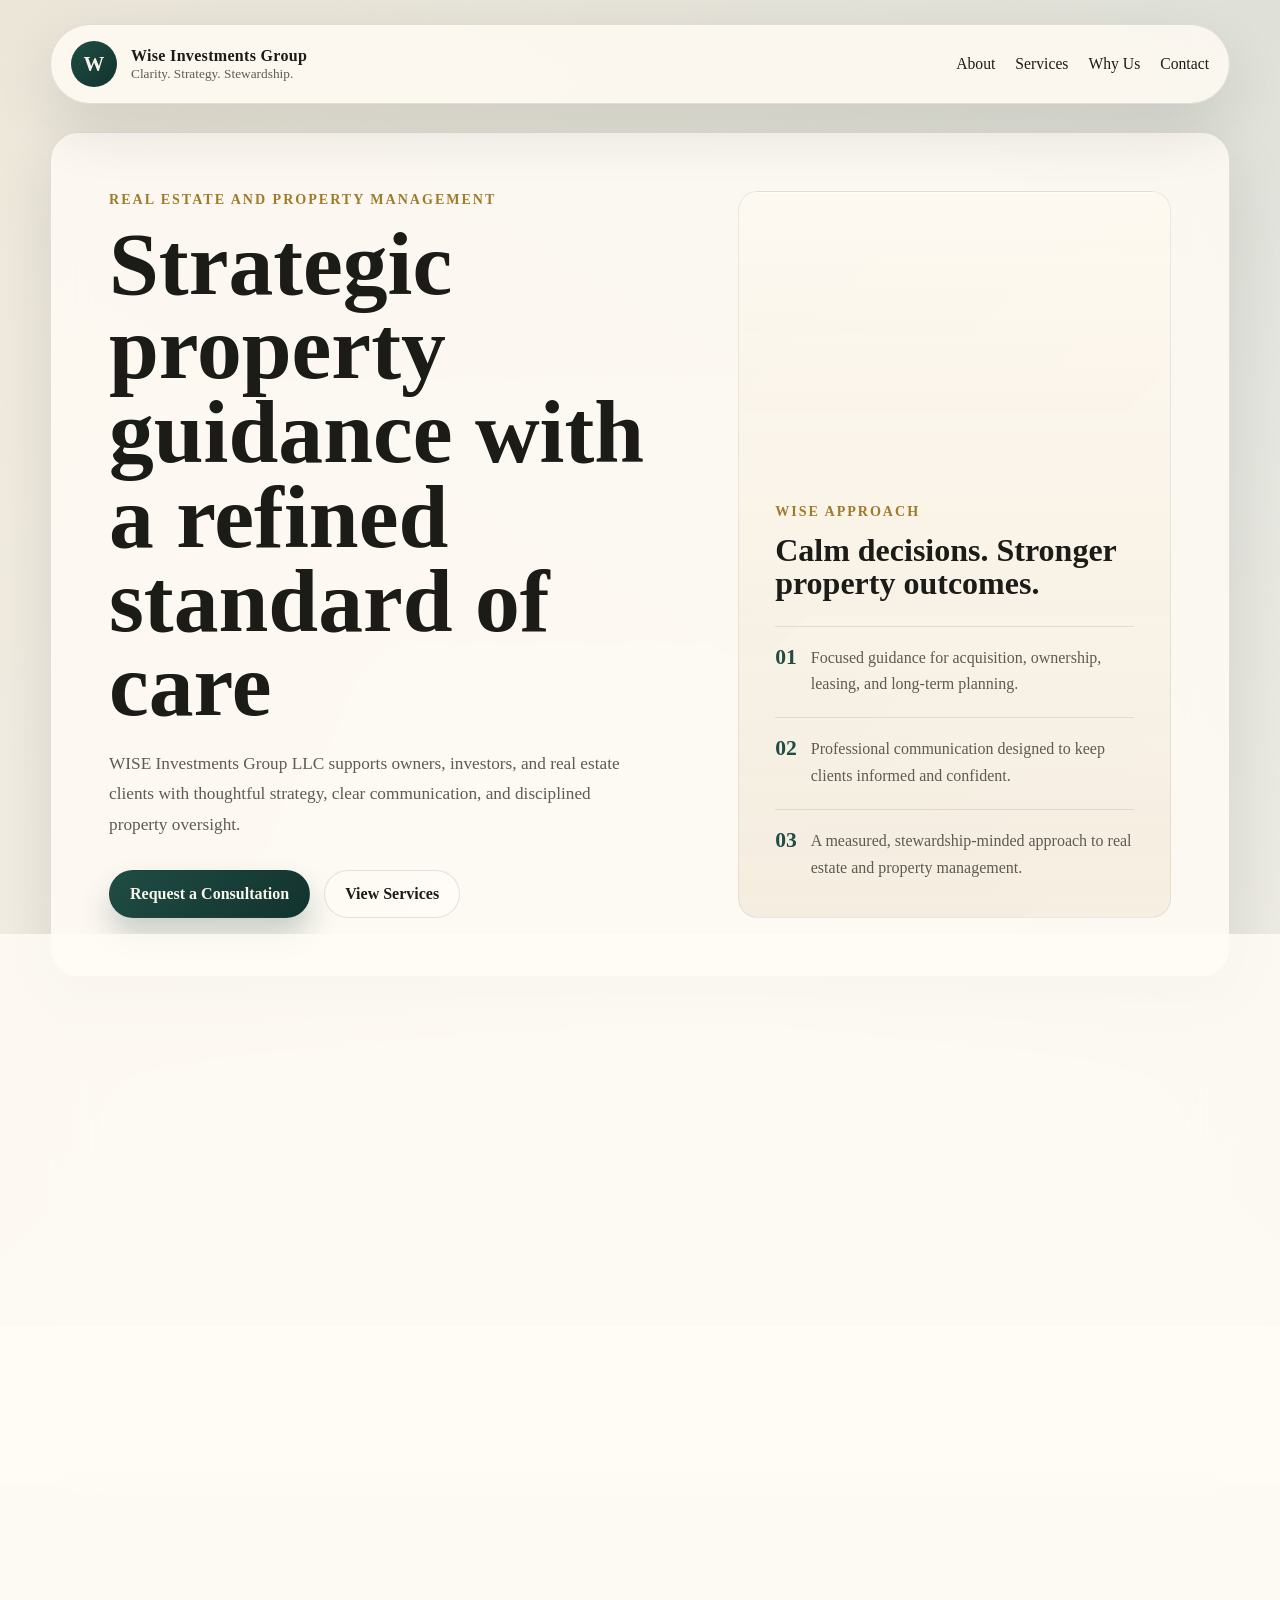
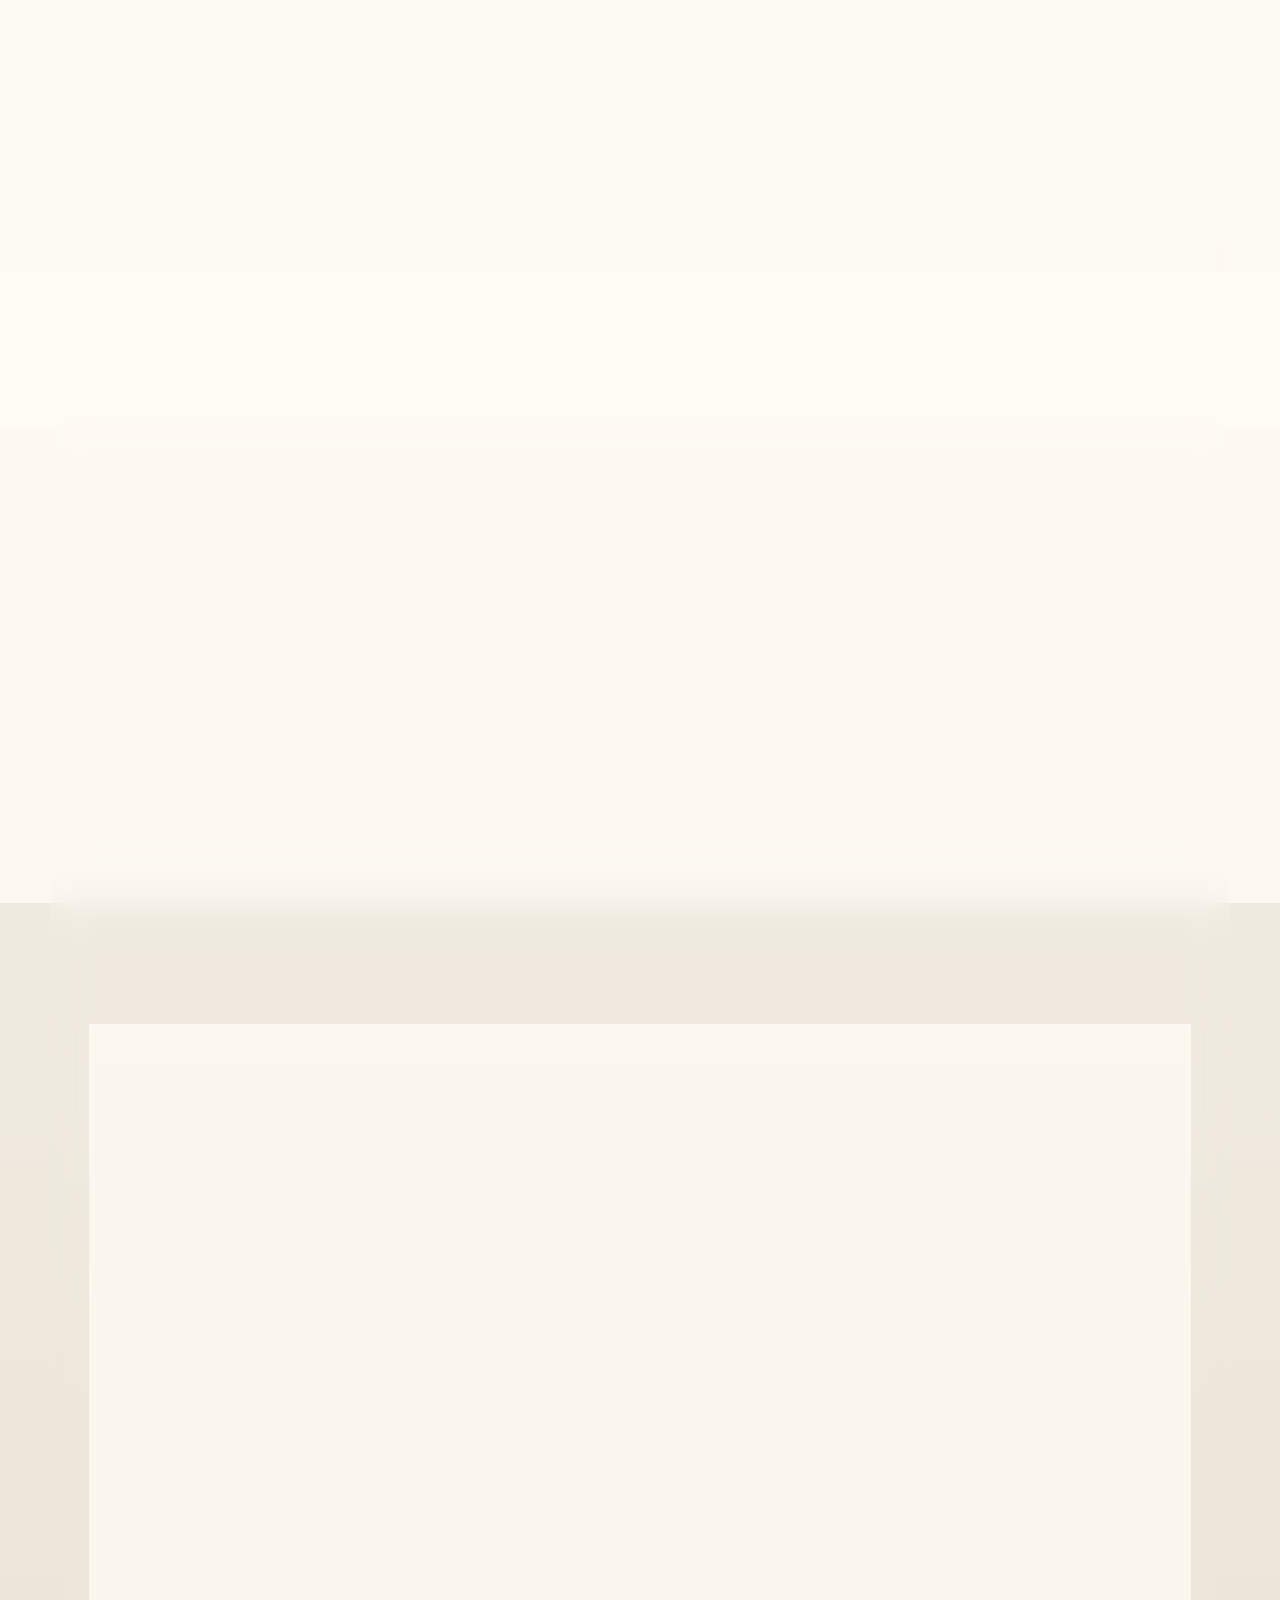
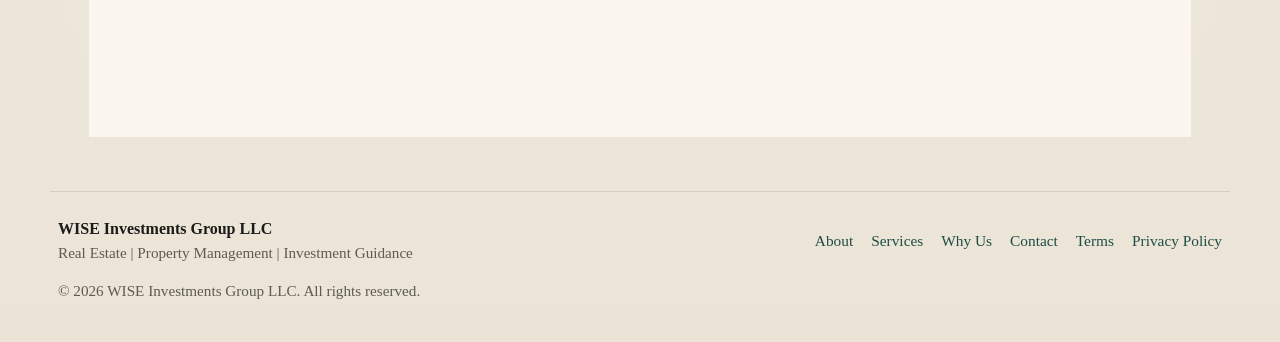
==== commit a215172a: "Redesign homepage and fix navigation" ====
--- a/index.html
+++ b/index.html
@@ -24,15 +24,130 @@
           Menu
         </button>
         <nav id="site-nav" class="site-nav" aria-label="Primary">
+          <a href="#about">About</a>
           <a href="#services">Services</a>
-          <a href="#approach">Approach</a>
-          <a href="#insights">Insights</a>
+          <a href="#why-us">Why Us</a>
           <a href="#contact">Contact</a>
         </nav>
       </header>
 
       <main id="top">
-        <!-- (everything above unchanged) -->
+        <section class="hero">
+          <div class="hero-content">
+            <p class="eyebrow">Real estate and property management</p>
+            <h1>Strategic property guidance with a refined standard of care</h1>
+            <p class="lead">
+              WISE Investments Group LLC supports owners, investors, and real estate clients with
+              thoughtful strategy, clear communication, and disciplined property oversight.
+            </p>
+            <div class="hero-actions" aria-label="Primary calls to action">
+              <a class="button button-primary" href="#contact">Request a Consultation</a>
+              <a class="button button-secondary" href="#services">View Services</a>
+            </div>
+          </div>
+
+          <aside class="hero-card" aria-label="Company highlights">
+            <p class="card-label">WISE approach</p>
+            <h2>Calm decisions. Stronger property outcomes.</h2>
+            <div class="signal-list">
+              <div>
+                <span class="signal-value">01</span>
+                <p class="signal-text">Focused guidance for acquisition, ownership, leasing, and long-term planning.</p>
+              </div>
+              <div>
+                <span class="signal-value">02</span>
+                <p class="signal-text">Professional communication designed to keep clients informed and confident.</p>
+              </div>
+              <div>
+                <span class="signal-value">03</span>
+                <p class="signal-text">A measured, stewardship-minded approach to real estate and property management.</p>
+              </div>
+            </div>
+          </aside>
+        </section>
+
+        <section id="about" class="content-section about-section">
+          <div class="section-heading">
+            <p class="eyebrow">About</p>
+            <h2>Built for thoughtful owners, investors, and real estate clients</h2>
+          </div>
+          <div class="about-grid">
+            <div>
+              <p>
+                WISE Investments Group LLC provides professional support across real estate,
+                property management, and investment guidance. The firm is focused on helping
+                clients move with clarity, protect property value, and make better-informed
+                decisions.
+              </p>
+            </div>
+            <div>
+              <p>
+                From evaluating opportunities to coordinating property needs, WISE Investments
+                Group LLC brings a steady, detail-oriented perspective to every conversation.
+                The goal is simple: align each real estate decision with practical strategy and
+                long-term value.
+              </p>
+            </div>
+          </div>
+        </section>
+
+        <section id="services" class="content-section services-section">
+          <div class="section-heading">
+            <p class="eyebrow">Services</p>
+            <h2>High-touch support for property decisions and ownership</h2>
+          </div>
+          <div class="service-grid">
+            <article class="service-card">
+              <span class="service-number">01</span>
+              <h3>Property Management</h3>
+              <p>
+                Organized management support for property owners who value responsiveness,
+                consistency, and dependable oversight.
+              </p>
+            </article>
+            <article class="service-card">
+              <span class="service-number">02</span>
+              <h3>Real Estate Consulting</h3>
+              <p>
+                Clear guidance for buying, selling, leasing, and evaluating real estate decisions
+                with confidence.
+              </p>
+            </article>
+            <article class="service-card">
+              <span class="service-number">03</span>
+              <h3>Investment Guidance</h3>
+              <p>
+                Strategic perspective for clients considering property opportunities, portfolio
+                direction, and long-term goals.
+              </p>
+            </article>
+          </div>
+        </section>
+
+        <section id="why-us" class="content-section why-section">
+          <div class="section-heading">
+            <p class="eyebrow">Why choose us</p>
+            <h2>A modern, measured approach to real estate stewardship</h2>
+          </div>
+          <div class="highlight-grid">
+            <article class="highlight-item">
+              <h3>Local Market Knowledge</h3>
+              <p>Insightful guidance shaped by property trends, neighborhood context, and practical ownership needs.</p>
+            </article>
+            <article class="highlight-item">
+              <h3>Professional Guidance</h3>
+              <p>Steady support through real estate decisions, management priorities, and investment conversations.</p>
+            </article>
+            <article class="highlight-item">
+              <h3>Transparent Communication</h3>
+              <p>Clear next steps, timely follow-up, and a client experience built around trust.</p>
+            </article>
+            <article class="highlight-item">
+              <h3>Long-Term Strategy</h3>
+              <p>Planning that looks beyond the transaction and considers lasting property value.</p>
+            </article>
+          </div>
+        </section>
 
         <section id="contact" class="content-section contact-section">
           <div class="section-heading">
@@ -50,13 +165,13 @@
                 <a href="mailto:alan@wiseinvestmentsgrp.com">alan@wiseinvestmentsgrp.com</a>
               </p>
               <p class="contact-note">
-                Add your phone number, service area, office location, and any brokerage or
-                compliance language here when you are ready.
+                Share a few details below and the team will follow up about your real estate,
+                property management, or investment guidance needs.
               </p>
               <p class="legal-links">
-                <a href="/terms">Terms</a>
+                <a href="terms.html">Terms</a>
                 <span aria-hidden="true">/</span>
-                <a href="/privacy-policy">Privacy Policy</a>
+                <a href="privacy-policy.html">Privacy Policy</a>
               </p>
             </div>
 
@@ -109,12 +224,19 @@
       </main>
 
       <footer class="site-footer">
-        <p>WISE Investments Group LLC</p>
-        <p class="legal-links">
-          <a href="/terms">Terms</a>
-          <span aria-hidden="true">/</span>
-          <a href="/privacy-policy">Privacy Policy</a>
-        </p>
+        <div class="footer-brand">
+          <strong>WISE Investments Group LLC</strong>
+          <span>Real Estate | Property Management | Investment Guidance</span>
+        </div>
+        <nav class="footer-nav" aria-label="Footer">
+          <a href="#about">About</a>
+          <a href="#services">Services</a>
+          <a href="#why-us">Why Us</a>
+          <a href="#contact">Contact</a>
+          <a href="terms.html">Terms</a>
+          <a href="privacy-policy.html">Privacy Policy</a>
+        </nav>
+        <p class="copyright">&copy; 2026 WISE Investments Group LLC. All rights reserved.</p>
       </footer>
     </div>
 
--- a/styles.css
+++ b/styles.css
@@ -1,7 +1,7 @@
 :root {
   --bg: #f3efe7;
   --bg-strong: #e4dccb;
-  --surface: rgba(255, 252, 246, 0.78);
+  --surface: rgba(255, 252, 246, 0.82);
   --surface-strong: #fffdf8;
   --ink: #1b1b18;
   --muted: #5d5b52;
@@ -21,15 +21,16 @@
 
 html {
   scroll-behavior: smooth;
+  scroll-padding-top: 118px;
 }
 
 body {
   margin: 0;
   color: var(--ink);
   background:
-    radial-gradient(circle at top left, rgba(159, 122, 43, 0.18), transparent 30%),
-    radial-gradient(circle at 85% 10%, rgba(31, 77, 67, 0.18), transparent 28%),
-    linear-gradient(180deg, #f8f5ef 0%, var(--bg) 42%, #ebe4d7 100%);
+    linear-gradient(135deg, rgba(159, 122, 43, 0.1), transparent 34%),
+    linear-gradient(225deg, rgba(31, 77, 67, 0.11), transparent 32%),
+    linear-gradient(180deg, #f8f5ef 0%, var(--bg) 46%, #ebe4d7 100%);
   font-family: Georgia, "Times New Roman", serif;
 }
 
@@ -45,15 +46,18 @@
   mask-image: linear-gradient(180deg, rgba(0, 0, 0, 0.2), transparent 75%);
 }
 
+a {
+  transition: color 180ms ease, opacity 180ms ease;
+}
+
 .page-shell {
   width: min(calc(100% - 32px), var(--container));
   margin: 0 auto;
-  padding: 24px 0 48px;
+  padding: 24px 0 42px;
 }
 
 .site-header,
 .hero,
-.trust-band,
 .content-section,
 .contact-panel {
   backdrop-filter: blur(18px);
@@ -62,7 +66,7 @@
 .site-header {
   position: sticky;
   top: 16px;
-  z-index: 10;
+  z-index: 20;
   display: flex;
   align-items: center;
   justify-content: space-between;
@@ -71,13 +75,14 @@
   padding: 16px 20px;
   border: 1px solid var(--line);
   border-radius: 999px;
-  background: rgba(255, 251, 244, 0.72);
+  background: rgba(255, 251, 244, 0.84);
   box-shadow: var(--shadow);
 }
 
 .brand {
   display: inline-flex;
   align-items: center;
+  min-width: 0;
   gap: 14px;
   color: inherit;
   text-decoration: none;
@@ -85,6 +90,7 @@
 
 .brand-mark {
   display: grid;
+  flex: 0 0 auto;
   place-items: center;
   width: 46px;
   height: 46px;
@@ -97,6 +103,7 @@
 
 .brand-text {
   display: flex;
+  min-width: 0;
   flex-direction: column;
   line-height: 1.15;
 }
@@ -108,13 +115,14 @@
 
 .brand-text small,
 .lead,
-.info-card p,
-.step-card p,
-.insight-columns p,
+.about-grid p,
+.service-card p,
+.highlight-item p,
 .contact-panel p,
 .contact-note,
-.hero-stats span,
-.signal-text {
+.signal-text,
+.footer-brand span,
+.copyright {
   color: var(--muted);
 }
 
@@ -125,9 +133,29 @@
 }
 
 .site-nav a {
+  position: relative;
   color: inherit;
   text-decoration: none;
   font-size: 0.98rem;
+}
+
+.site-nav a::after {
+  position: absolute;
+  right: 0;
+  bottom: -6px;
+  left: 0;
+  height: 1px;
+  background: var(--gold);
+  content: "";
+  opacity: 0;
+  transform: scaleX(0.55);
+  transition: opacity 180ms ease, transform 180ms ease;
+}
+
+.site-nav a:hover::after,
+.site-nav a:focus-visible::after {
+  opacity: 1;
+  transform: scaleX(1);
 }
 
 .menu-toggle {
@@ -136,13 +164,13 @@
   border-radius: 999px;
   padding: 10px 14px;
   background: var(--surface-strong);
+  color: var(--ink);
   font: inherit;
   cursor: pointer;
 }
 
 .hero,
-.content-section,
-.trust-band {
+.content-section {
   border: 1px solid var(--line);
   border-radius: var(--radius-lg);
   background: var(--surface);
@@ -151,9 +179,18 @@
 
 .hero {
   display: grid;
-  grid-template-columns: minmax(0, 1.4fr) minmax(280px, 0.9fr);
-  gap: 24px;
-  padding: 44px;
+  grid-template-columns: minmax(0, 1.25fr) minmax(300px, 0.9fr);
+  gap: 28px;
+  align-items: stretch;
+  min-height: 610px;
+  padding: clamp(34px, 5vw, 58px);
+}
+
+.hero-content {
+  display: flex;
+  flex-direction: column;
+  justify-content: center;
+  min-width: 0;
 }
 
 .eyebrow,
@@ -174,10 +211,10 @@
 }
 
 h1 {
-  margin: 0;
-  font-size: clamp(2.8rem, 7vw, 5.2rem);
-  line-height: 0.96;
-  max-width: 11ch;
+  max-width: 12ch;
+  margin: 0;
+  font-size: clamp(3rem, 7vw, 5.6rem);
+  line-height: 0.94;
 }
 
 h2 {
@@ -211,10 +248,12 @@
   justify-content: center;
   min-height: 48px;
   padding: 0 20px;
+  border: 1px solid transparent;
   border-radius: 999px;
-  border: 1px solid transparent;
+  color: inherit;
+  font-weight: 700;
+  line-height: 1;
   text-decoration: none;
-  font-weight: 700;
   cursor: pointer;
   transition: transform 180ms ease, box-shadow 180ms ease, background 180ms ease;
 }
@@ -231,41 +270,24 @@
 }
 
 .button-secondary {
-  background: transparent;
   border-color: var(--line);
+  background: rgba(255, 253, 248, 0.58);
   color: var(--ink);
 }
 
-.hero-stats {
-  display: grid;
-  grid-template-columns: repeat(3, minmax(0, 1fr));
-  gap: 14px;
-  padding: 0;
-  margin: 34px 0 0;
-  list-style: none;
-}
-
-.hero-stats li,
-.info-card,
-.step-card,
 .hero-card {
+  display: flex;
+  overflow: hidden;
+  flex-direction: column;
+  justify-content: flex-end;
+  align-self: stretch;
+  padding: clamp(24px, 4vw, 36px);
   border: 1px solid rgba(24, 40, 36, 0.08);
-  background: rgba(255, 253, 248, 0.74);
-}
-
-.hero-stats li {
-  display: grid;
-  gap: 8px;
-  padding: 18px;
-  border-radius: var(--radius-md);
-}
-
-.hero-card {
-  align-self: stretch;
-  padding: 28px;
   border-radius: calc(var(--radius-lg) - 8px);
   background:
-    linear-gradient(180deg, rgba(255, 250, 241, 0.98), rgba(246, 238, 224, 0.92));
+    linear-gradient(180deg, rgba(255, 250, 241, 0.95), rgba(246, 238, 224, 0.88)),
+    linear-gradient(135deg, rgba(31, 77, 67, 0.18), rgba(159, 122, 43, 0.1));
+  box-shadow: inset 0 1px 0 rgba(255, 255, 255, 0.65);
 }
 
 .hero-card h2 {
@@ -274,7 +296,7 @@
 
 .signal-list {
   display: grid;
-  gap: 18px;
+  gap: 20px;
   margin-top: 26px;
 }
 
@@ -282,6 +304,8 @@
   display: flex;
   gap: 14px;
   align-items: flex-start;
+  padding-top: 18px;
+  border-top: 1px solid rgba(35, 34, 29, 0.1);
 }
 
 .signal-value {
@@ -290,12 +314,9 @@
   font-weight: 700;
 }
 
-.trust-band {
-  margin-top: 24px;
-  padding: 24px 30px;
-  text-align: center;
-  font-size: 1.05rem;
-  line-height: 1.7;
+.signal-text {
+  margin: 0;
+  line-height: 1.65;
 }
 
 .content-section {
@@ -305,70 +326,106 @@
 
 .section-heading {
   display: grid;
+  max-width: 820px;
   gap: 10px;
   margin-bottom: 28px;
-  max-width: 820px;
-}
-
-.card-grid,
-.steps,
-.insight-columns,
+}
+
+.about-grid,
+.service-grid,
+.highlight-grid,
 .contact-panel {
   display: grid;
-  gap: 18px;
-}
-
-.card-grid {
+  gap: 20px;
+}
+
+.about-grid {
   grid-template-columns: repeat(2, minmax(0, 1fr));
 }
 
-.info-card,
-.step-card {
+.about-grid p,
+.service-card p,
+.highlight-item p {
+  margin: 0;
+  font-size: 1.04rem;
+  line-height: 1.75;
+}
+
+.service-grid {
+  grid-template-columns: repeat(3, minmax(0, 1fr));
+}
+
+.service-card,
+.highlight-item {
+  min-width: 0;
+  border: 1px solid rgba(24, 40, 36, 0.08);
+  border-radius: var(--radius-md);
+  background: rgba(255, 253, 248, 0.74);
+}
+
+.service-card {
+  position: relative;
+  overflow: hidden;
+  min-height: 270px;
+  padding: 28px;
+  transition: transform 220ms ease, box-shadow 220ms ease, border-color 220ms ease;
+}
+
+.service-card::before {
+  position: absolute;
+  top: 0;
+  right: 0;
+  left: 0;
+  height: 3px;
+  background: linear-gradient(90deg, var(--forest), var(--gold));
+  content: "";
+  opacity: 0.72;
+  transform: scaleX(0.35);
+  transform-origin: left;
+  transition: transform 220ms ease;
+}
+
+.service-card:hover,
+.service-card:focus-within {
+  border-color: rgba(159, 122, 43, 0.32);
+  box-shadow: 0 24px 42px rgba(28, 34, 27, 0.12);
+  transform: translateY(-5px);
+}
+
+.service-card:hover::before,
+.service-card:focus-within::before {
+  transform: scaleX(1);
+}
+
+.service-number {
+  display: inline-flex;
+  margin-bottom: 54px;
+  color: var(--gold);
+  font-size: 0.9rem;
+  font-weight: 700;
+  letter-spacing: 0.12em;
+}
+
+.highlight-grid {
+  grid-template-columns: repeat(4, minmax(0, 1fr));
+}
+
+.highlight-item {
   padding: 24px;
-  border-radius: var(--radius-md);
-}
-
-.steps {
-  grid-template-columns: repeat(3, minmax(0, 1fr));
-}
-
-.step-card span {
-  display: inline-flex;
-  align-items: center;
-  justify-content: center;
-  width: 38px;
-  height: 38px;
-  margin-bottom: 16px;
-  border-radius: 50%;
-  background: rgba(31, 77, 67, 0.1);
-  color: var(--forest);
-  font-weight: 700;
-}
-
-.insight-panel {
+}
+
+.highlight-item h3 {
+  color: var(--forest-deep);
+  font-size: 1.2rem;
+}
+
+.contact-section {
   background:
-    linear-gradient(135deg, rgba(18, 51, 45, 0.94), rgba(31, 77, 67, 0.86)),
-    var(--forest);
-  color: #f8f1e4;
-}
-
-.insight-panel .eyebrow,
-.insight-panel p {
-  color: rgba(248, 241, 228, 0.8);
-}
-
-.insight-columns {
-  grid-template-columns: repeat(2, minmax(0, 1fr));
-}
-
-.insight-columns p {
-  margin: 0;
-  font-size: 1.05rem;
-  line-height: 1.8;
+    linear-gradient(135deg, rgba(255, 252, 246, 0.82), rgba(238, 229, 211, 0.76));
 }
 
 .contact-panel {
-  grid-template-columns: minmax(0, 1fr) minmax(280px, 0.95fr);
+  grid-template-columns: minmax(0, 1fr) minmax(300px, 0.95fr);
   align-items: start;
   gap: 24px;
   padding: 28px;
@@ -382,16 +439,38 @@
   min-width: 0;
 }
 
-.contact-form {
-  display: grid;
-  width: 100%;
-  gap: 14px;
+.contact-copy {
+  display: grid;
+  align-content: start;
+  gap: 18px;
+}
+
+.contact-copy p {
+  margin: 0;
+  line-height: 1.75;
 }
 
 .contact-copy a,
 .legal-links a,
-.back-link {
+.back-link,
+.footer-nav a {
   color: var(--forest);
+}
+
+.contact-copy a:hover,
+.legal-links a:hover,
+.footer-nav a:hover {
+  color: var(--gold);
+}
+
+.contact-form {
+  display: grid;
+  width: 100%;
+  gap: 15px;
+  padding: 24px;
+  border: 1px solid rgba(24, 40, 36, 0.08);
+  border-radius: var(--radius-md);
+  background: rgba(255, 253, 248, 0.72);
 }
 
 .contact-form label {
@@ -406,10 +485,15 @@
   min-width: 0;
   border: 1px solid rgba(27, 27, 24, 0.12);
   border-radius: 16px;
-  padding: 14px 16px;
-  background: rgba(255, 255, 255, 0.8);
+  padding: 15px 16px;
+  background: rgba(255, 255, 255, 0.82);
   color: var(--ink);
   font: inherit;
+}
+
+.contact-form input::placeholder,
+.contact-form textarea::placeholder {
+  color: rgba(93, 91, 82, 0.72);
 }
 
 .contact-form textarea {
@@ -421,6 +505,11 @@
 .contact-form textarea:focus {
   outline: 2px solid rgba(31, 77, 67, 0.18);
   border-color: rgba(31, 77, 67, 0.34);
+}
+
+.contact-form .button {
+  width: fit-content;
+  min-width: 220px;
 }
 
 .contact-note {
@@ -465,16 +554,45 @@
 }
 
 .site-footer {
-  display: flex;
-  justify-content: space-between;
-  gap: 18px;
+  display: grid;
+  grid-template-columns: minmax(240px, 1fr) minmax(0, auto);
+  gap: 20px 32px;
   align-items: center;
-  padding: 20px 8px 0;
+  margin-top: 24px;
+  padding: 28px 8px 0;
+  border-top: 1px solid var(--line);
 }
 
 .site-footer p {
   margin: 0;
   color: var(--muted);
+}
+
+.footer-brand {
+  display: grid;
+  gap: 6px;
+}
+
+.footer-brand span,
+.copyright {
+  font-size: 0.95rem;
+}
+
+.footer-nav {
+  display: flex;
+  flex-wrap: wrap;
+  justify-content: flex-end;
+  gap: 12px 18px;
+}
+
+.footer-nav a {
+  text-decoration: none;
+  font-size: 0.96rem;
+}
+
+.copyright {
+  grid-column: 1 / -1;
+  margin: 0;
 }
 
 .legal-shell {
@@ -511,6 +629,24 @@
 .reveal.is-visible {
   opacity: 1;
   transform: translateY(0);
+}
+
+@media (prefers-reduced-motion: reduce) {
+  *,
+  *::before,
+  *::after {
+    scroll-behavior: auto !important;
+    transition-duration: 0.01ms !important;
+    animation-duration: 0.01ms !important;
+    animation-iteration-count: 1 !important;
+  }
+}
+
+@media (max-width: 1040px) {
+  .service-grid,
+  .highlight-grid {
+    grid-template-columns: repeat(2, minmax(0, 1fr));
+  }
 }
 
 @media (max-width: 920px) {
@@ -529,6 +665,7 @@
     width: 100%;
     flex-direction: column;
     align-items: flex-start;
+    gap: 14px;
     padding-top: 12px;
   }
 
@@ -537,42 +674,65 @@
   }
 
   .hero,
-  .card-grid,
-  .steps,
-  .insight-columns,
+  .about-grid,
   .contact-panel {
     grid-template-columns: 1fr;
   }
 
+  .hero {
+    min-height: auto;
+    padding: 30px;
+  }
+
+  .hero-card {
+    min-height: 360px;
+  }
+
   .site-footer {
-    flex-direction: column;
-    align-items: flex-start;
-  }
-
-  .hero {
-    padding: 30px;
-  }
-
-  .hero-stats {
     grid-template-columns: 1fr;
   }
+
+  .footer-nav {
+    justify-content: flex-start;
+  }
 }
 
 @media (max-width: 640px) {
+  html {
+    scroll-padding-top: 104px;
+  }
+
   .page-shell {
     width: min(calc(100% - 18px), var(--container));
     padding-top: 12px;
   }
 
   .site-header,
-  .content-section,
-  .trust-band {
+  .content-section {
     padding-left: 18px;
     padding-right: 18px;
   }
 
+  .brand-text small {
+    display: none;
+  }
+
   .hero {
-    padding: 22px;
+    padding: 24px;
+  }
+
+  .hero-actions,
+  .hero-actions .button {
+    width: 100%;
+  }
+
+  .service-grid,
+  .highlight-grid {
+    grid-template-columns: 1fr;
+  }
+
+  .service-card {
+    min-height: 230px;
   }
 
   .contact-panel {
@@ -580,6 +740,10 @@
     padding: 20px;
   }
 
+  .contact-form {
+    padding: 18px;
+  }
+
   .contact-form .button {
     width: 100%;
   }
@@ -596,3 +760,18 @@
     font-size: 1.9rem;
   }
 }
+
+@media (max-width: 420px) {
+  .brand-text strong {
+    font-size: 0.92rem;
+  }
+
+  .brand-mark {
+    width: 42px;
+    height: 42px;
+  }
+
+  .site-header {
+    padding: 14px;
+  }
+}
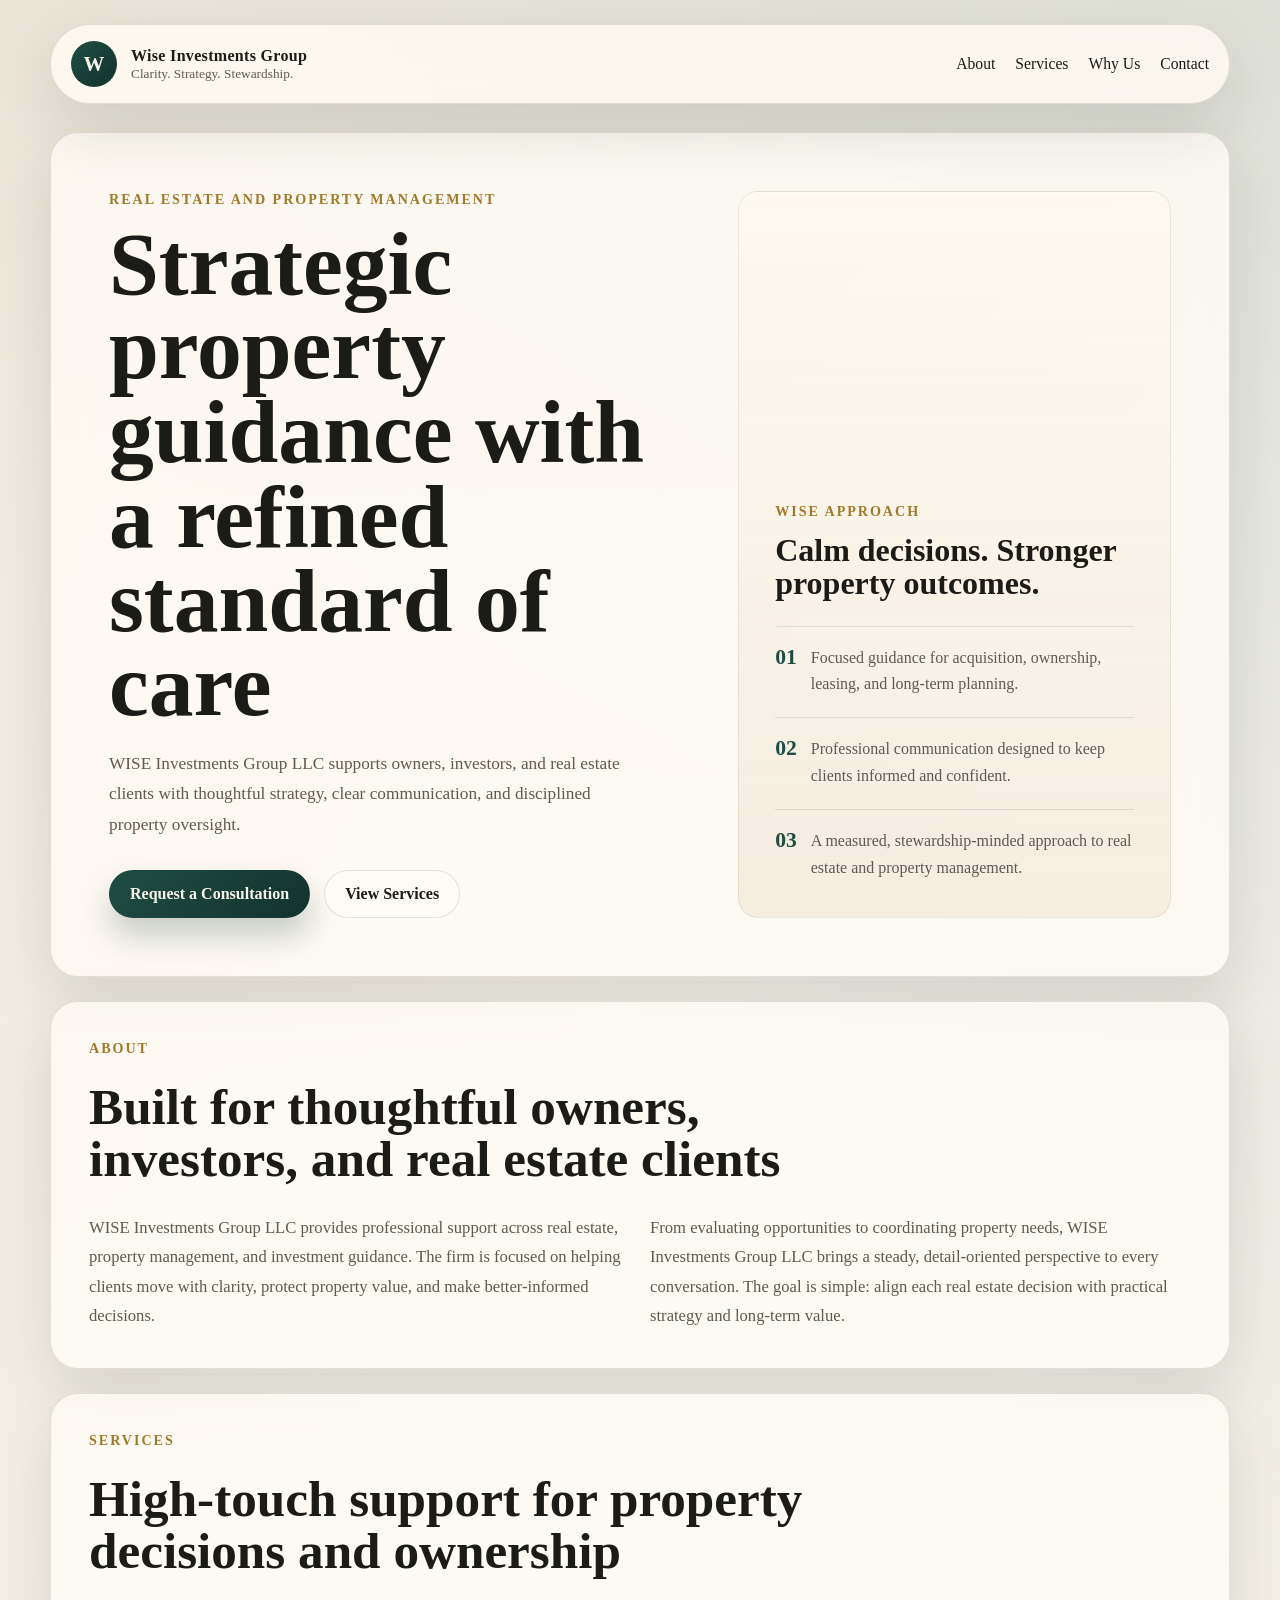
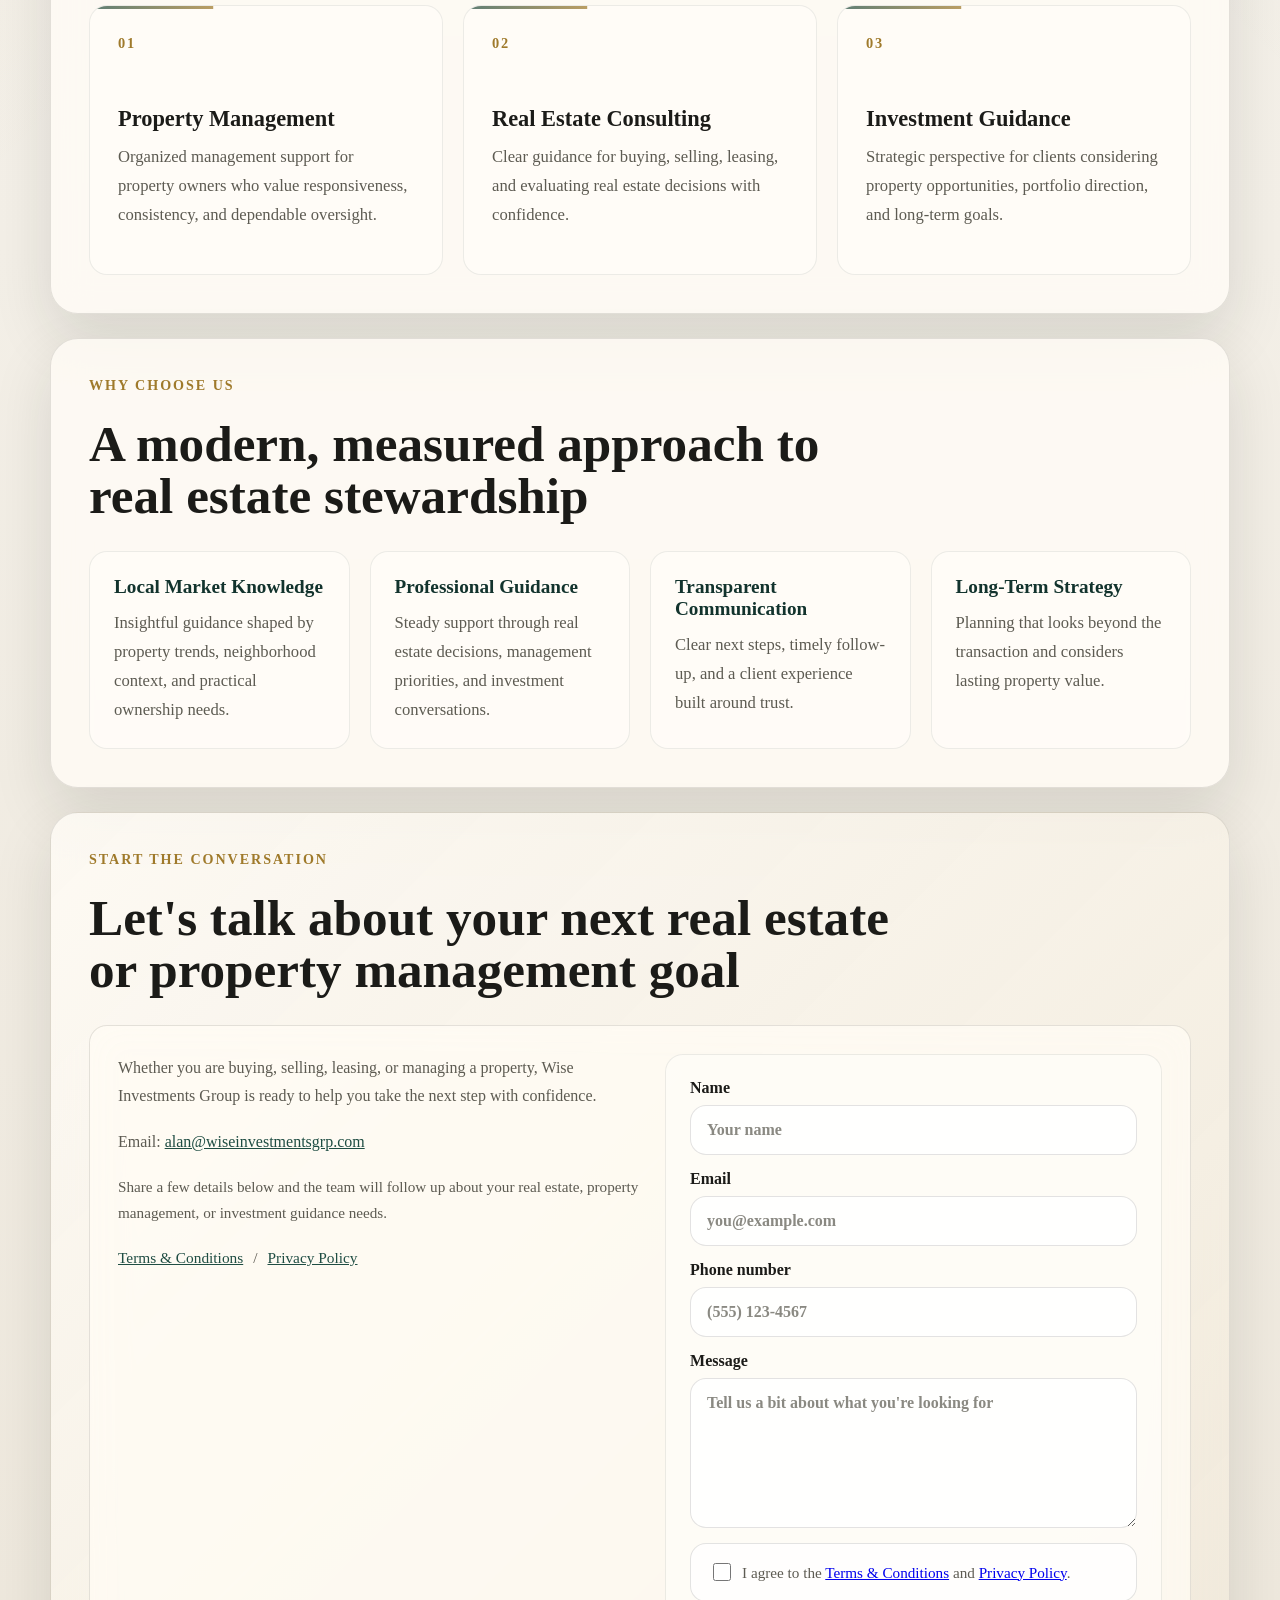
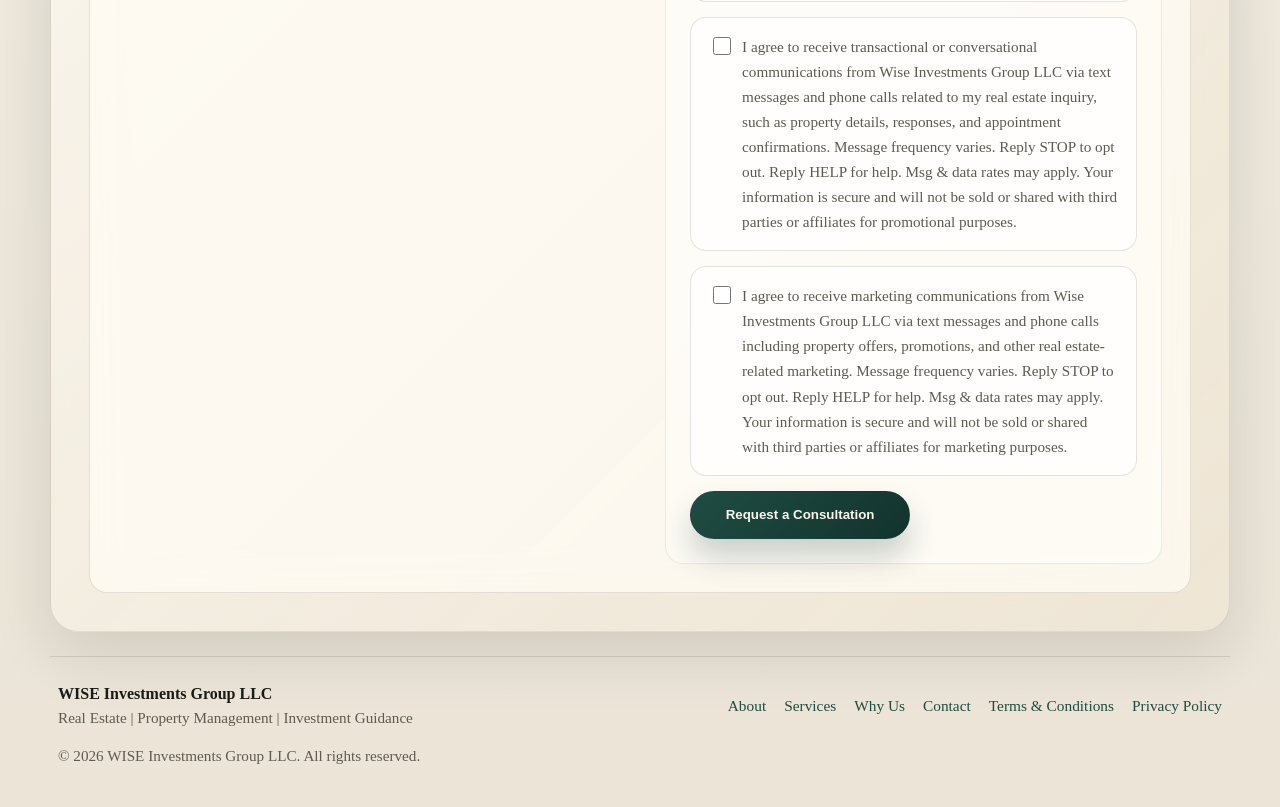
==== commit c3368132: "new update" ====
--- a/index.html
+++ b/index.html
@@ -169,7 +169,7 @@
                 property management, or investment guidance needs.
               </p>
               <p class="legal-links">
-                <a href="terms.html">Terms</a>
+                <a href="terms.html">Terms &amp; Conditions</a>
                 <span aria-hidden="true">/</span>
                 <a href="privacy-policy.html">Privacy Policy</a>
               </p>
@@ -199,17 +199,34 @@
               </label>
 
               <label>
+                Phone number
+                <input type="tel" name="phone" placeholder="(555) 123-4567" />
+              </label>
+
+              <label>
                 Message
                 <textarea name="message" rows="5" placeholder="Tell us a bit about what you're looking for" required></textarea>
               </label>
 
               <label class="consent-field">
-                <input type="checkbox" name="consent" value="agreed" required />
+                <input type="checkbox" name="terms_privacy_consent" value="agreed" />
                 <span class="consent-copy">
-                  I agree to receive transactional or conversational communications from WISE
-                  Investments Group LLC via text messages and phone calls related to my real
-                  estate inquiry. Message frequency varies. Reply STOP to opt out. Reply HELP
-                  for help. Msg &amp; data rates may apply.
+                  I agree to the <a href="terms.html">Terms &amp; Conditions</a> and
+                  <a href="privacy-policy.html">Privacy Policy</a>.
+                </span>
+              </label>
+
+              <label class="consent-field">
+                <input type="checkbox" name="transactional_consent" value="agreed" />
+                <span class="consent-copy">
+                  I agree to receive transactional or conversational communications from Wise Investments Group LLC via text messages and phone calls related to my real estate inquiry, such as property details, responses, and appointment confirmations. Message frequency varies. Reply STOP to opt out. Reply HELP for help. Msg &amp; data rates may apply. Your information is secure and will not be sold or shared with third parties or affiliates for promotional purposes.
+                </span>
+              </label>
+
+              <label class="consent-field">
+                <input type="checkbox" name="marketing_consent" value="agreed" />
+                <span class="consent-copy">
+                  I agree to receive marketing communications from Wise Investments Group LLC via text messages and phone calls including property offers, promotions, and other real estate-related marketing. Message frequency varies. Reply STOP to opt out. Reply HELP for help. Msg &amp; data rates may apply. Your information is secure and will not be sold or shared with third parties or affiliates for marketing purposes.
                 </span>
               </label>
 
@@ -233,7 +250,7 @@
           <a href="#services">Services</a>
           <a href="#why-us">Why Us</a>
           <a href="#contact">Contact</a>
-          <a href="terms.html">Terms</a>
+          <a href="terms.html">Terms &amp; Conditions</a>
           <a href="privacy-policy.html">Privacy Policy</a>
         </nav>
         <p class="copyright">&copy; 2026 WISE Investments Group LLC. All rights reserved.</p>
